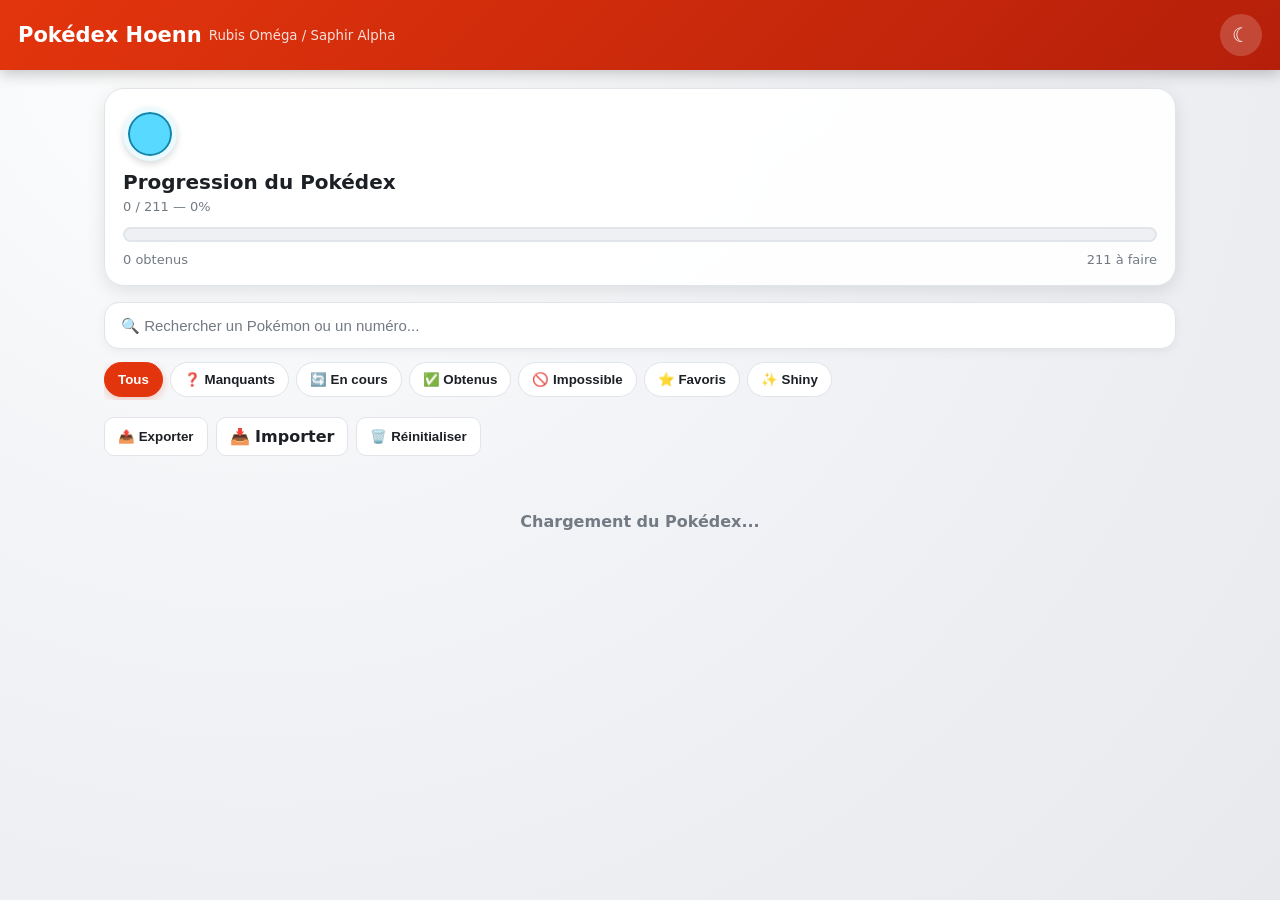
==== index.html @ 624ca117 "Update index.html" ====
<!DOCTYPE html>
<html lang="fr">

<head>

    <meta charset="UTF-8">

    <meta
        name="viewport"
        content="width=device-width, initial-scale=1.0"
    >

    <meta
        name="theme-color"
        content="#e3350d"
    >

    <meta
        name="description"
        content="Pokédex Hoenn ROSA — suivi de progression"
    >

    <title>
        Pokédex Hoenn — ROSA
    </title>

    <link
        rel="stylesheet"
        href="style.css"
    >

    <link
        rel="manifest"
        href="manifest.json"
    >

</head>

<body>

<!-- =====================================
     HEADER
===================================== -->

<header class="top">

    <div>

        <h1>
            Pokédex Hoenn
        </h1>

        <small>
            Rubis Oméga / Saphir Alpha
        </small>

    </div>

    <div>

        <button
            id="installBtn"
            class="iconBtn"
            hidden
            aria-label="Installer l'application"
            title="Installer l'application"
        >
            📱
        </button>

        <button
            id="themeBtn"
            class="iconBtn"
            aria-label="Changer de thème"
            title="Changer de thème"
        >
            ☾
        </button>

    </div>

</header>


<!-- =====================================
     CONTENU
===================================== -->

<main>

    <!-- INSTALLATION -->

    <div
        id="installHint"
        class="installHint"
        hidden
    >
        📱 Tu peux installer le Pokédex
        sur l'écran d'accueil de ton téléphone.
    </div>


    <!-- =================================
         PROGRESSION
    ================================== -->

    <section class="progressCard">

        <h2>
            Progression du Pokédex
        </h2>

        <div class="subprogress">

            <span id="progressText">
                0 / 211
            </span>

            <span>
                —
            </span>

            <span id="percent">
                0%
            </span>

        </div>

        <div class="bar">

            <i
                id="bar"
                style="width:0%"
            ></i>

        </div>

        <div
            style="
                display:flex;
                justify-content:space-between;
                margin-top:10px;
                font-size:13px;
                color:var(--muted);
            "
        >

            <span id="obtainedCount">
                0 obtenus
            </span>

            <span id="todoCount">
                211 à faire
            </span>

        </div>

    </section>


    <!-- =================================
         RECHERCHE
    ================================== -->

    <div class="searchBox">

        <input
            id="search"
            type="search"
            placeholder="🔍 Rechercher un Pokémon ou un numéro..."
            autocomplete="off"
            spellcheck="false"
        >

    </div>


    <!-- =================================
         FILTRES
    ================================== -->

    <div
        id="filters"
        class="filters"
    >

        <button
            class="active"
            data-filter="all"
        >
            Tous
        </button>

        <button
            data-filter="missing"
        >
            ❓ Manquants
        </button>

        <button
            data-filter="progress"
        >
            🔄 En cours
        </button>

        <button
            data-filter="obtained"
        >
            ✅ Obtenus
        </button>

        <button
            data-filter="impossible"
        >
            🚫 Impossible
        </button>

        <button
            data-filter="favorite"
        >
            ⭐ Favoris
        </button>

        <button
            data-filter="shiny"
        >
            ✨ Shiny
        </button>

    </div>


    <!-- =================================
         ACTIONS
    ================================== -->

    <div
        style="
            display:flex;
            gap:8px;
            margin-bottom:16px;
            flex-wrap:wrap;
        "
    >

        <button
            id="exportBtn"
            type="button"
            style="
                padding:9px 13px;
                border:1px solid var(--border);
                border-radius:10px;
                background:var(--card);
                color:var(--text);
                font-weight:700;
            "
        >
            📤 Exporter
        </button>

        <label
            for="importFile"
            style="
                padding:9px 13px;
                border:1px solid var(--border);
                border-radius:10px;
                background:var(--card);
                color:var(--text);
                font-weight:700;
                cursor:pointer;
            "
        >
            📥 Importer
        </label>

        <input
            id="importFile"
            type="file"
            accept=".json,application/json"
            hidden
        >

        <button
            id="resetBtn"
            type="button"
            style="
                padding:9px 13px;
                border:1px solid var(--border);
                border-radius:10px;
                background:var(--card);
                color:var(--text);
                font-weight:700;
            "
        >
            🗑️ Réinitialiser
        </button>

    </div>


    <!-- =================================
         LISTE POKÉMON
    ================================== -->

    <section id="grid">

        <div class="empty">
            Chargement du Pokédex...
        </div>

    </section>

</main>


<!-- =====================================
     MODALE POKÉMON
===================================== -->

<div
    id="modal"
    class="hidden"
    aria-hidden="true"
>

    <div id="detail">

    <button
        id="close"
        type="button"
        aria-label="Fermer"
    >
        ×
    </button>

    Chargement...

</div>
</div>


<!-- ===================================== -->

<div id="mapModal" class="mapModal hidden">

    <div id="mapContent" class="mapBox">

    </div>

</div>

<script
    src="script.js"
    defer
></script>

</body>

</html>
---- style.css ----
/* =========================================
   POKÉDEX HOENN ROSA — V4
========================================= */

:root {
    --red: #e3350d;
    --red-dark: #b51f0a;
    --blue: #35aeea;
    --green: #22a06b;
    --yellow: #f5c542;

    --bg: #f1f3f6;
    --card: #ffffff;
    --text: #1c2025;
    --muted: #737a83;
    --border: #e1e4e8;

    --shadow:
        0 5px 18px rgba(0,0,0,.10);
}

* {
    box-sizing: border-box;
}

html {
    scroll-behavior: smooth;
}

body {
    margin: 0;
    min-height: 100vh;

    font-family:
        system-ui,
        -apple-system,
        BlinkMacSystemFont,
        "Segoe UI",
        sans-serif;

    background:
        radial-gradient(
            circle at 20% 0%,
            #ffffff 0,
            #f1f3f6 45%,
            #e7e9ed 100%
        );

    color: var(--text);

    transition:
        background .25s,
        color .25s;
}

/* =========================================
   MODE SOMBRE
========================================= */

body.dark {
    --bg: #101216;
    --card: #1b1f26;
    --text: #f2f4f7;
    --muted: #a5adb8;
    --border: #303640;

    background:
        radial-gradient(
            circle at 20% 0%,
            #252b35 0,
            #101216 55%
        );
}

/* =========================================
   HEADER
========================================= */

.top {
    position: sticky;
    top: 0;
    z-index: 20;

    display: flex;
    align-items: center;
    justify-content: space-between;

    min-height: 70px;
    padding: 12px 18px;

    color: white;

    background:
        linear-gradient(
            135deg,
            var(--red),
            var(--red-dark)
        );

    box-shadow:
        0 4px 14px rgba(0,0,0,.22);
}

.top h1 {
    margin: 0;
    font-size: 21px;
    font-weight: 900;
}

.top small {
    opacity: .85;
}

.top > div {
    display: flex;
    align-items: center;
    gap: 7px;
}

/* =========================================
   BOUTONS HEADER
========================================= */

.iconBtn {
    width: 42px;
    height: 42px;

    border: 0;
    border-radius: 50%;

    color: white;
    background: rgba(255,255,255,.18);

    font-size: 20px;

    cursor: pointer;

    transition:
        transform .15s,
        background .15s;
}

.iconBtn:hover {
    background: rgba(255,255,255,.28);
    transform: scale(1.05);
}

.iconBtn:active {
    transform: scale(.94);
}

/* =========================================
   CONTENEUR PRINCIPAL
========================================= */

main {
    width: min(1100px, 100%);
    margin: auto;

    padding:
        18px
        14px
        50px;
}

/* =========================================
   MESSAGE INSTALLATION
========================================= */

.installHint {
    margin-bottom: 14px;

    padding: 12px 14px;

    border-radius: 14px;

    background: #e8f5ff;
    color: #14506d;

    font-size: 14px;
    font-weight: 700;

    box-shadow:
        0 3px 10px rgba(0,0,0,.05);
}

body.dark .installHint {
    background: #172b38;
    color: #bfeaff;
}

/* =========================================
   PROGRESSION
========================================= */

.progressCard {
    position: relative;

    padding: 18px;

    margin-bottom: 16px;

    background:
        linear-gradient(
            145deg,
            var(--card),
            rgba(255,255,255,.92)
        );

    border:
        1px solid var(--border);

    border-radius: 20px;

    box-shadow: var(--shadow);

    overflow: hidden;
}

body.dark .progressCard {
    background:
        linear-gradient(
            145deg,
            #1c2129,
            #171a20
        );
}

/* petit élément Pokédex */

.progressCard::before {
    content: "";

    display: block;

    width: 44px;
    height: 44px;

    margin-bottom: 9px;

    border-radius: 50%;

    background: #58d9ff;

    border:
        5px solid #eafaff;

    box-shadow:
        inset 0 0 0 2px #1683a7,
        0 3px 7px rgba(0,0,0,.15);
}

.progressCard h2 {
    margin: 0 0 5px;

    font-size: 20px;
}

.progressCard .subprogress {
    color: var(--muted);

    font-size: 13px;
}

/* =========================================
   BARRE DE PROGRESSION
========================================= */

.bar {
    width: 100%;
    height: 15px;

    margin-top: 13px;

    overflow: hidden;

    border:
        2px solid var(--border);

    border-radius: 99px;

    background: #eef0f3;
}

.bar i {
    display: block;

    width: 0%;
    height: 100%;

    border-radius: inherit;

    background:
        linear-gradient(
            90deg,
            var(--green),
            #42c98b
        );

    transition:
        width .35s ease;
}

/* =========================================
   RECHERCHE
========================================= */

.searchBox {
    position: relative;

    margin-bottom: 13px;
}

#search {
    width: 100%;

    padding:
        14px
        16px;

    border:
        1px solid var(--border);

    border-radius: 15px;

    outline: none;

    color: var(--text);
    background: var(--card);

    font-size: 15px;

    box-shadow:
        0 3px 10px rgba(0,0,0,.05);

    transition:
        border .2s,
        box-shadow .2s;
}

#search:focus {
    border-color: var(--red);

    box-shadow:
        0 0 0 3px
        rgba(227,53,13,.12);
}

#search::placeholder {
    color: var(--muted);
}

/* =========================================
   FILTRES
========================================= */

.filters {
    display: flex;

    gap: 7px;

    margin-bottom: 17px;

    overflow-x: auto;

    padding-bottom: 3px;

    scrollbar-width: none;
}

.filters::-webkit-scrollbar {
    display: none;
}

.filters button {
    flex:
        0 0 auto;

    padding:
        9px
        13px;

    border:
        1px solid var(--border);

    border-radius: 999px;

    color: var(--text);

    background: var(--card);

    font-weight: 700;

    cursor: pointer;

    transition:
        .15s;
}

.filters button:hover {
    transform: translateY(-1px);
}

.filters button.active {
    color: white;

    border-color: var(--red);

    background: var(--red);

    box-shadow:
        0 3px 8px
        rgba(227,53,13,.25);
}

/* =========================================
   GRILLE
========================================= */

#grid {
    display: grid;

    grid-template-columns:
        repeat(
            auto-fill,
            minmax(145px, 1fr)
        );

    gap: 12px;
}

/* =========================================
   CARTE POKÉMON
========================================= */

.card {
    position: relative;

    min-width: 0;

    padding: 12px;

    border:
        1px solid var(--border);

    border-radius: 18px;

    background: var(--card);

    box-shadow:
        0 3px 12px rgba(0,0,0,.07);

    cursor: pointer;

    overflow: hidden;

    transition:
        transform .15s,
        box-shadow .15s;
}

.card:hover {
    transform:
        translateY(-3px);

    box-shadow:
        0 9px 22px
        rgba(0,0,0,.13);
}

.card::before {
    content: "";

    position: absolute;

    top: 0;
    left: 0;
    right: 0;

    height: 4px;

    background: var(--red);
}

.card.done::before {
    background: var(--green);
}

/* =========================================
   FAVORI
========================================= */

.card .fav {
    position: absolute;

    top: 9px;
    right: 9px;

    width: 32px;
    height: 32px;

    border: 0;

    border-radius: 50%;

    background:
        rgba(255,255,255,.9);

    font-size: 17px;

    cursor: pointer;

    z-index: 2;
}

body.dark .card .fav {
    background:
        rgba(0,0,0,.35);
}

/* =========================================
   NUMÉRO
========================================= */

.num {
    color: var(--muted);

    font-size: 12px;

    font-weight: 800;

    margin-bottom: 4px;
}

/* =========================================
   SPRITE
========================================= */

.card > img {
    display: block;

    width: 105px;
    height: 105px;

    object-fit: contain;

    margin:
        4px
        auto
        7px;

    border-radius: 50%;

    background:
        radial-gradient(
            circle,
            #eef7ff 0,
            #eef7ff 43%,
            transparent 44%
        );
}

/* =========================================
   NOM
========================================= */

.name {
    text-align: center;

    font-size: 16px;

    font-weight: 900;

    white-space: nowrap;

    overflow: hidden;

    text-overflow: ellipsis;
}

.name sup {
    color: var(--yellow);

    font-size: 10px;
}

/* =========================================
   TYPES
========================================= */

.types {
    display: flex;

    justify-content: center;

    flex-wrap: wrap;

    gap: 5px;

    margin:
        7px
        0;
}

.type {
    display: inline-block;

    padding:
        4px
        8px;

    border-radius: 999px;

    background: #edf0f3;

    color: #454c54;

    font-size: 10px;

    font-weight: 800;
}

body.dark .type {
    background: #2a3039;
    color: #d9dee5;
}

/* =========================================
   BOUTONS DE STATUT
========================================= */

.state {
    display: flex;

    justify-content: center;

    gap: 6px;

    margin-top: 8px;
}

.state button {
    width: 34px;
    height: 32px;

    border: 0;

    border-radius: 10px;

    font-size: 16px;

    font-weight: 900;

    cursor: pointer;

    transition:
        transform .12s;
}

.state button:active {
    transform: scale(.9);
}

.got {
    background: #d8f3e7;
    color: #14734b;
}

.doing {
    background: #fff0c2;
    color: #856600;
}

.nope {
    background: #ffd9d9;
    color: #a61b1b;
}

/* =========================================
   BADGES
========================================= */

.completedBadge,
.shinyBadge,
.dateBadge {
    text-align: center;

    margin-top: 6px;

    font-size: 10px;

    font-weight: 800;
}

.completedBadge {
    color: var(--green);
}

.shinyBadge {
    color: #a87800;
}

.dateBadge {
    color: var(--muted);
}

/* =========================================
   MODALE
========================================= */

#modal {
    position: fixed;

    inset: 0;

    z-index: 100;

    display: flex;

    align-items: center;
    justify-content: center;

    padding: 18px;

    background:
        rgba(0,0,0,.58);

    backdrop-filter:
        blur(5px);
}

#modal.hidden {
    display: none;
}

#detail {
    position: relative;

    width:
        min(
            520px,
            100%
        );

    max-height:
        90vh;

    overflow-y: auto;

    padding: 16px;

    border-radius: 22px;

    color: var(--text);

    background: var(--card);

    box-shadow:
        0 20px 60px
        rgba(0,0,0,.35);
}

/* =========================================
   HERO DÉTAIL
========================================= */

.detailHero {
    padding: 16px;

    text-align: center;

    border-radius: 18px;

    background:
        linear-gradient(
            145deg,
            #eef7ff,
            #ffffff
        );
}

body.dark .detailHero {
    background:
        linear-gradient(
            145deg,
            #202a35,
            #191c22
        );
}

.detailHero img {
    width: 180px;
    height: 180px;

    object-fit: contain;

    display: block;

    margin: auto;
}

.detailHero h2 {
    margin:
        5px
        0
        7px;

    font-size: 25px;
}

.detailNumber {
    color: var(--muted);

    font-weight: 800;
}

/* =========================================
   DÉTAILS
========================================= */

.detail {
    padding:
        10px
        3px;
}

.detail p {
    line-height: 1.55;

    padding-bottom: 8px;

    border-bottom:
        1px solid var(--border);
}

.detail b {
    font-weight: 850;
}

/* =========================================
   ACTIONS
========================================= */

.actions {
    display: grid;

    grid-template-columns:
        repeat(
            2,
            1fr
        );

    gap: 8px;

    margin-top: 15px;
}

.actions button {
    min-height: 45px;

    border: 0;

    border-radius: 12px;

    background: #edf0f3;

    color: var(--text);

    font-weight: 800;

    cursor: pointer;

    transition:
        transform .12s;
}

body.dark .actions button {
    background: #2a3039;
}

.actions button:hover {
    transform:
        translateY(-1px);
}

/* =========================================
   BOUTON FERMER
========================================= */

#close {
    position: absolute;

    top: 10px;
    right: 10px;

    z-index: 3;

    width: 38px;
    height: 38px;

    border: 0;

    border-radius: 50%;

    color: white;

    background: var(--red);

    font-size: 18px;

    font-weight: 900;

    cursor: pointer;
}

/* =========================================
   AUCUN RÉSULTAT
========================================= */

.empty {
    grid-column: 1 / -1;

    padding: 40px 20px;

    text-align: center;

    color: var(--muted);

    font-weight: 700;
}

/* =========================================
   RESPONSIVE TÉLÉPHONE
========================================= */

@media (max-width: 600px) {

    main {
        padding:
            12px
            10px
            35px;
    }

    #grid {
        grid-template-columns:
            repeat(
                2,
                minmax(0, 1fr)
            );

        gap: 9px;
    }

    .card {
        padding: 9px;
    }

    .card > img {
        width: 88px;
        height: 88px;
    }

    .name {
        font-size: 14px;
    }

    .actions {
        grid-template-columns:
            1fr;
    }

    #detail {
        max-height: 94vh;

        border-radius: 19px;
    }

    .detailHero img {
        width: 150px;
        height: 150px;
    }
}

/* =========================================
   TRÈS PETITS ÉCRANS
========================================= */

@media (max-width: 360px) {

    #grid {
        grid-template-columns:
            repeat(
                2,
                minmax(0,1fr)
            );
    }

    .card > img {
        width: 76px;
        height: 76px;
    }
}


/* =========================================
   LIENS D'ÉVOLUTION
========================================= */

.evolutionLink {
    border: none;
    background: none;
    padding: 0;
    margin: 0;

    color: #e3350d;

    font: inherit;
    font-weight: 700;

    cursor: pointer;
}

.evolutionLink:hover {
    text-decoration: underline;
}


/* =========================================
   BOUTON MAP
========================================= */

.mapButton {
    width: 100%;
    padding: 14px;
    margin-bottom: 12px;

    border: none;
    border-radius: 12px;

    background: #e3350d;
    color: white;

    font-size: 16px;
    font-weight: 700;

    cursor: pointer;
}


/* =========================================
   FENÊTRE CARTE
========================================= */

.mapModal {
    position: fixed;
    inset: 0;

    z-index: 9999;

    background: rgba(0, 0, 0, 0.75);

    display: flex;
    align-items: center;
    justify-content: center;

    padding: 15px;
}

.mapModal.hidden {
    display: none;
}


/* =========================================
   BOÎTE DE LA CARTE
========================================= */

.mapBox {
    position: relative;

    width: min(900px, 100%);
    max-height: 95vh;

    overflow-y: auto;

    background: white;
    border-radius: 20px;

    padding: 15px;
}

.dark .mapBox {
    background: #1e1e1e;
    color: white;
}


/* =========================================
   EN-TÊTE DE LA CARTE
========================================= */

.mapHeader {
    display: flex;
    align-items: center;
    justify-content: space-between;

    margin-bottom: 12px;
}

.mapHeader h2 {
    margin: 0;
}


/* =========================================
   BOUTON FERMER LA CARTE
========================================= */

.mapClose {
    width: 45px;
    height: 45px;

    border: none;
    border-radius: 12px;

    background: #e3350d;
    color: white;

    font-size: 30px;
    line-height: 1;

    cursor: pointer;
}


/* =========================================
   IMAGE DE LA CARTE
========================================= */

.mapImageContainer {
    width: 100%;
    overflow: auto;

    border-radius: 12px;
}

.hoennMap {
    display: block;

    width: 100%;
    height: auto;

    image-rendering: pixelated;
}


/* =========================================
   INFORMATIONS DES LIEUX
========================================= */

.mapLocations {
    margin-top: 15px;

    padding: 12px;

    border-radius: 12px;

    background: #f1f3f6;
}

.dark .mapLocations {
    background: #292929;
}


/* =========================================
   FENÊTRE CARTE — VERSION JAVASCRIPT
========================================= */

.mapWindow {
    position: relative;

    width: 100%;
    max-width: 900px;
    max-height: 95vh;

    overflow: auto;

    background: white;
    border-radius: 20px;

    padding: 20px;

    box-sizing: border-box;

    text-align: center;
}

.dark .mapWindow {
    background: #1e1e1e;
    color: white;
}


/* =========================================
   TITRE CARTE
========================================= */

.mapWindow h2 {
    margin: 0 0 5px;
}

.mapPokemonName {
    margin: 0 0 15px;

    font-weight: bold;

    color: #e3350d;
}


/* =========================================
   IMAGE CARTE — VERSION JAVASCRIPT
========================================= */

.mapWindow .hoennMap {
    display: block;

    width: 100%;
    height: auto;

    border-radius: 12px;

    image-rendering: pixelated;
}


/* =========================================
   FERMETURE — VERSION JAVASCRIPT
========================================= */

.mapWindow .mapClose {
    position: absolute;

    top: 10px;
    right: 10px;

    width: 45px;
    height: 45px;

    border: none;
    border-radius: 12px;

    background: #e3350d;
    color: white;

    font-size: 24px;
    font-weight: bold;

    cursor: pointer;

    z-index: 2;
   }
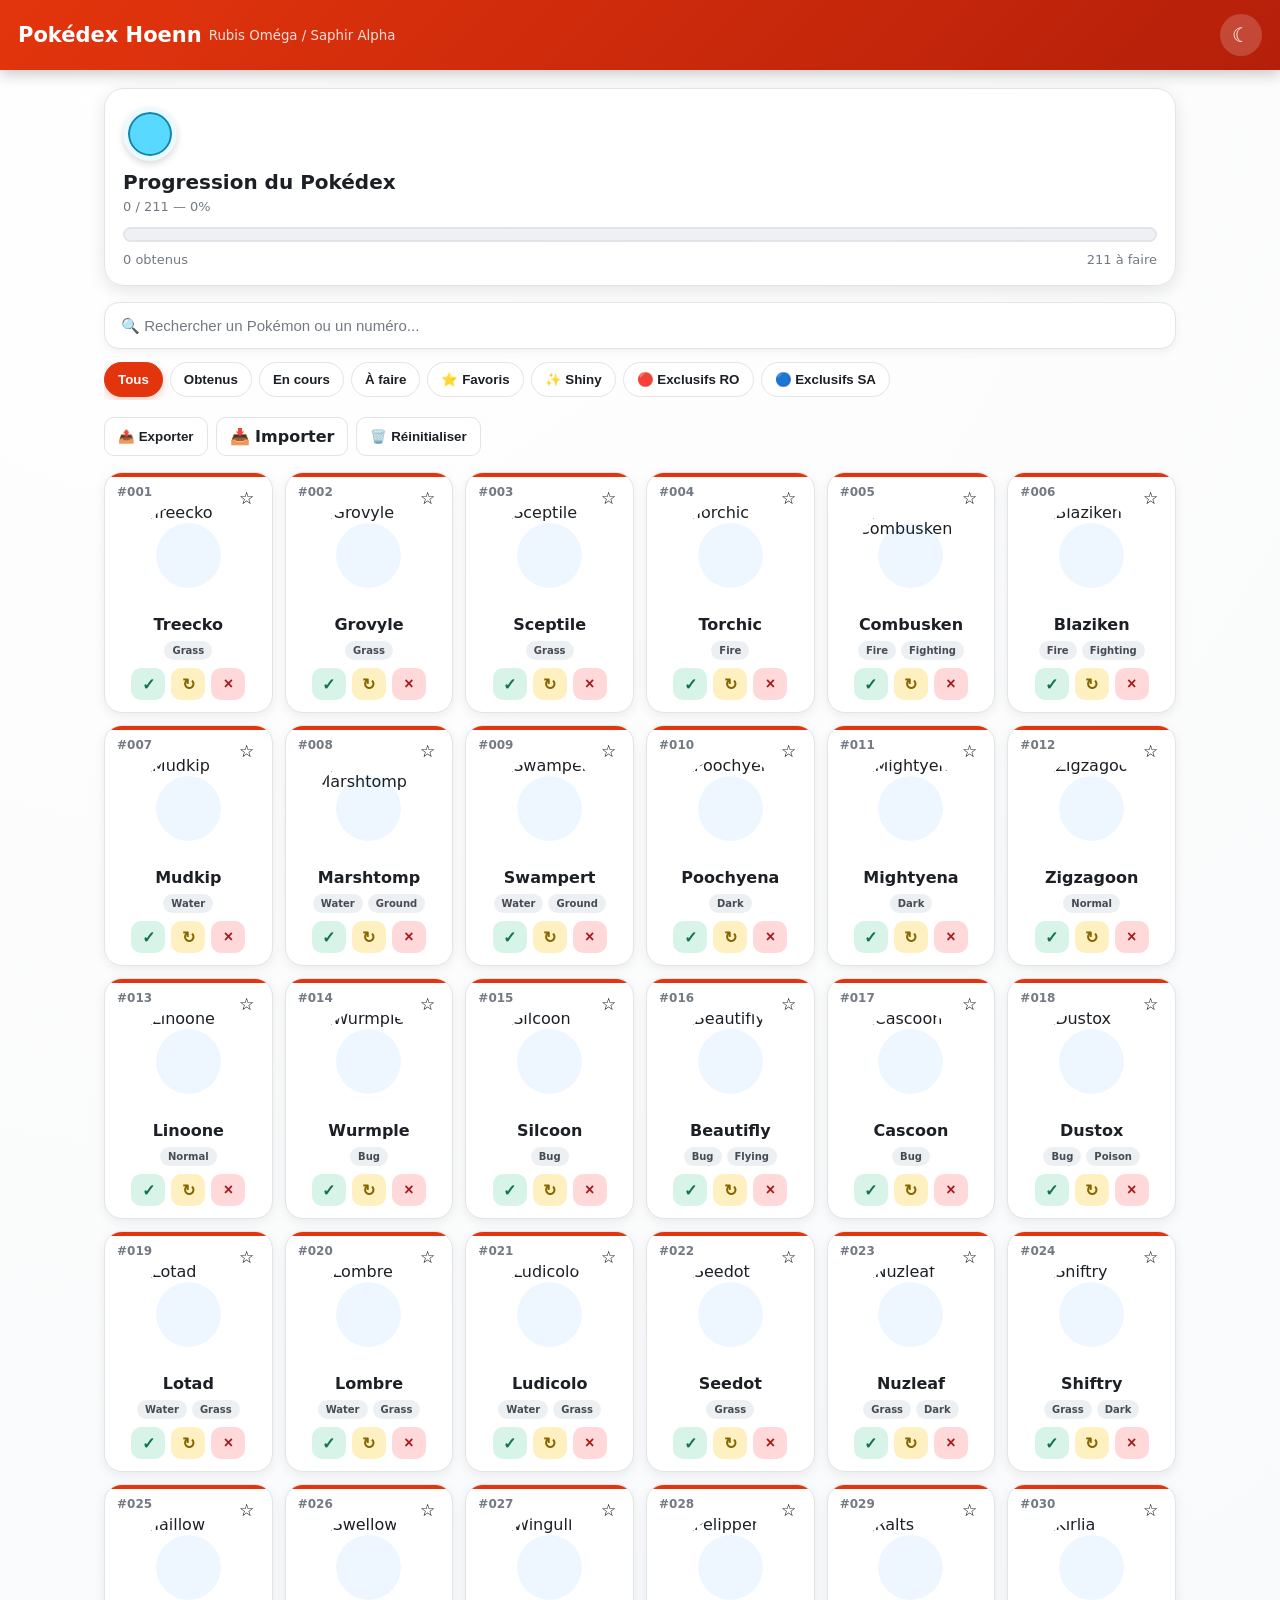
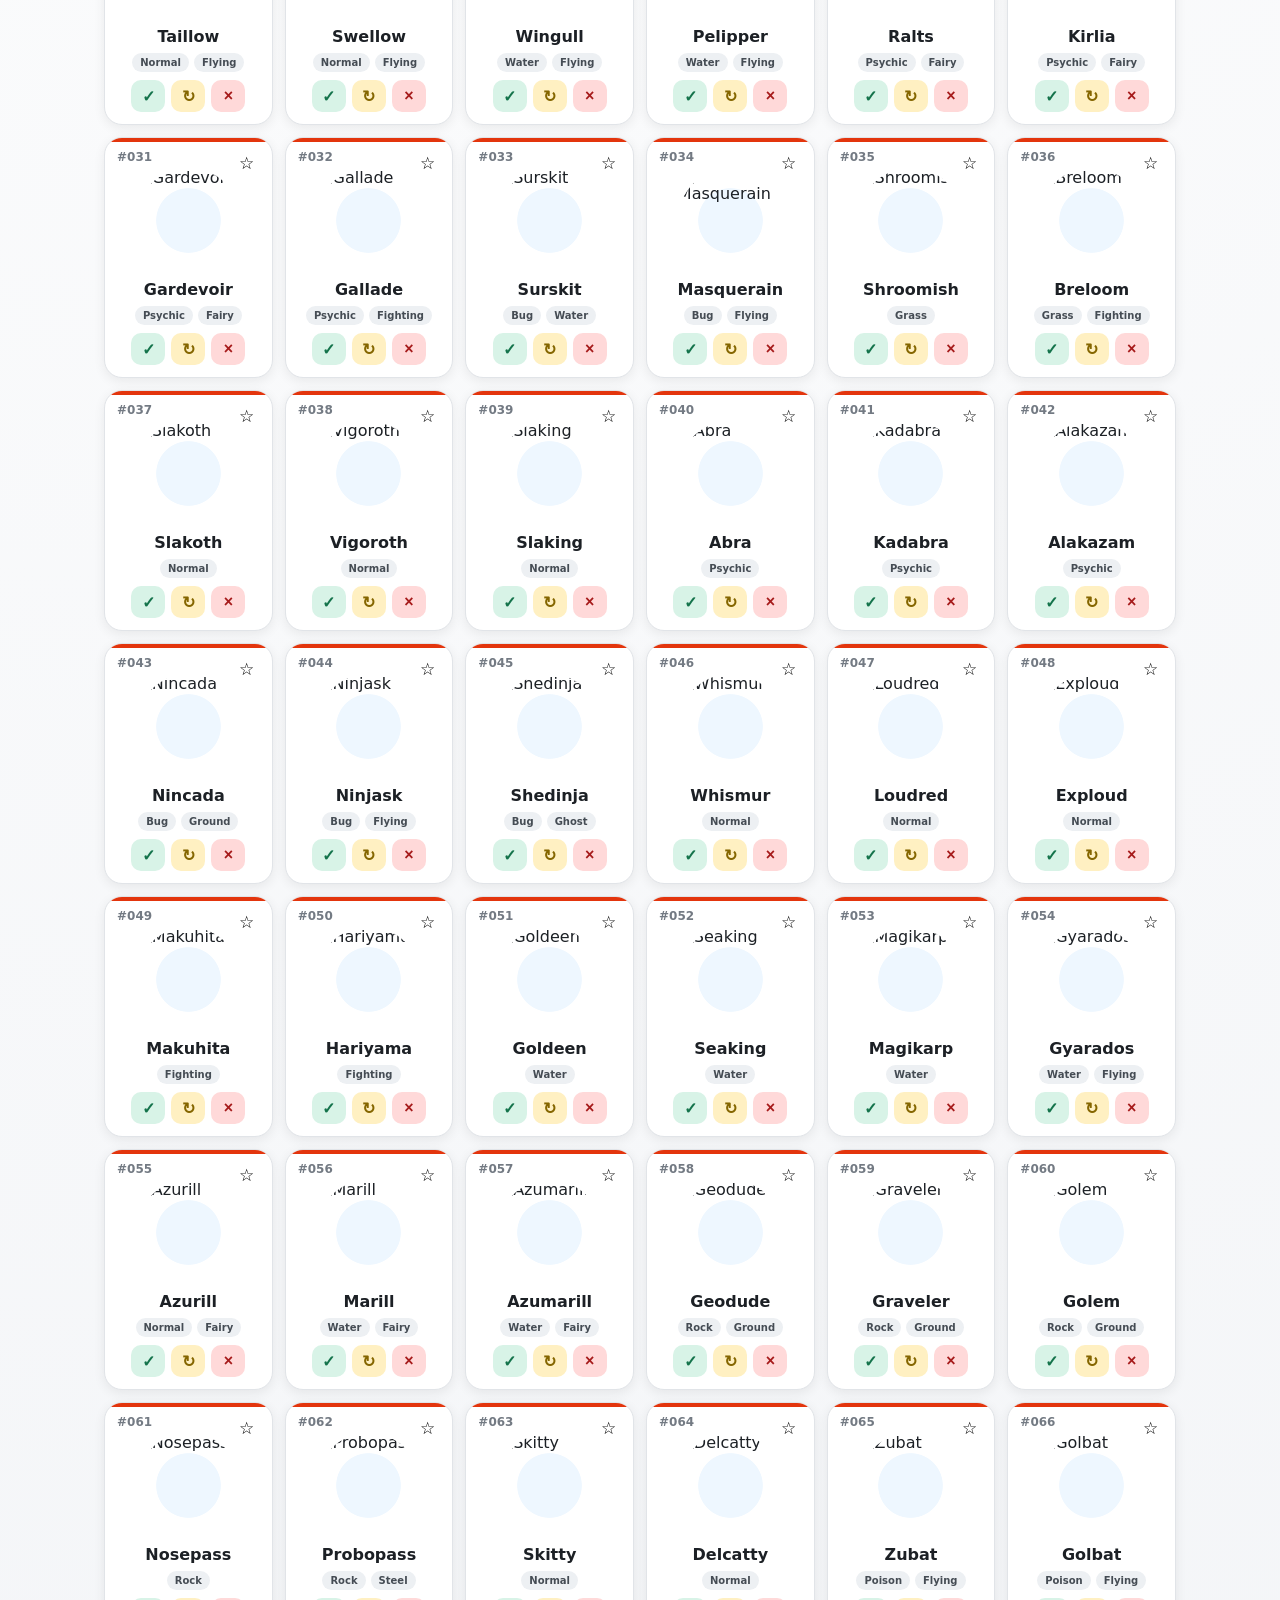
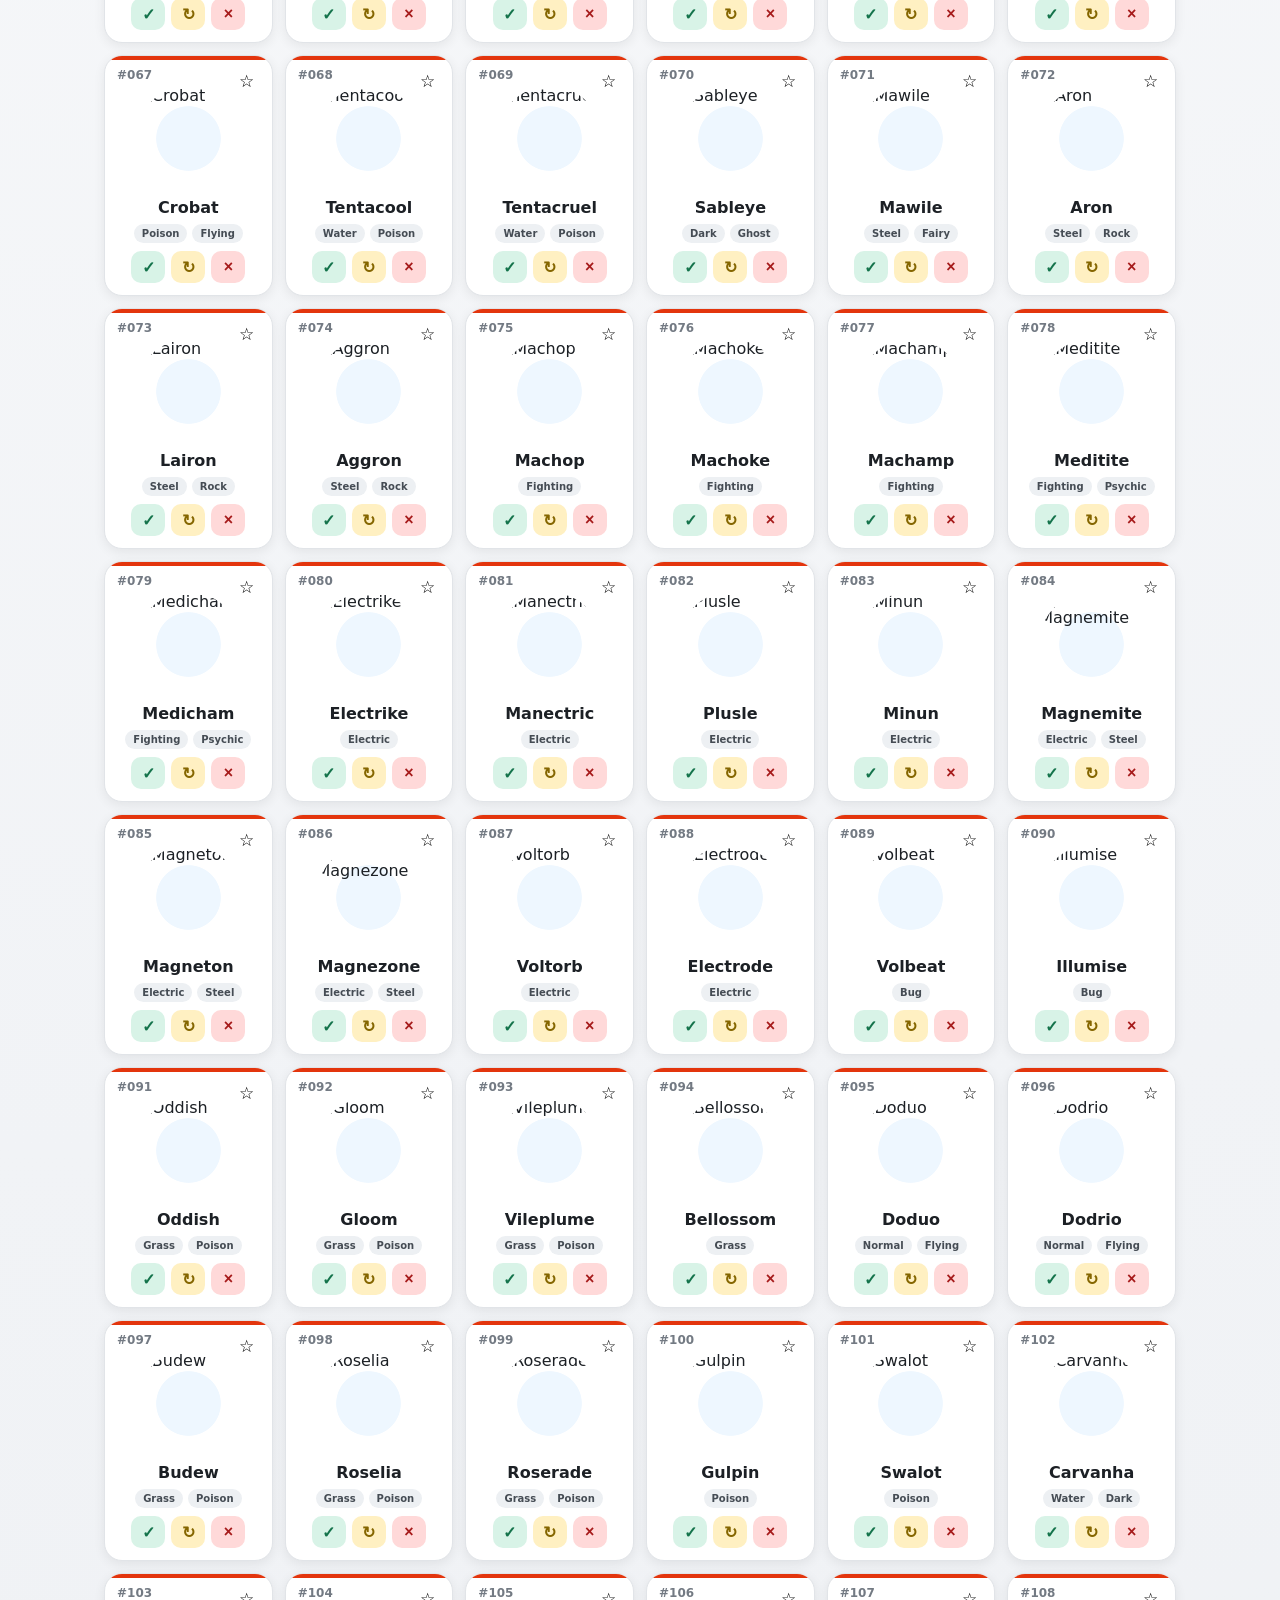
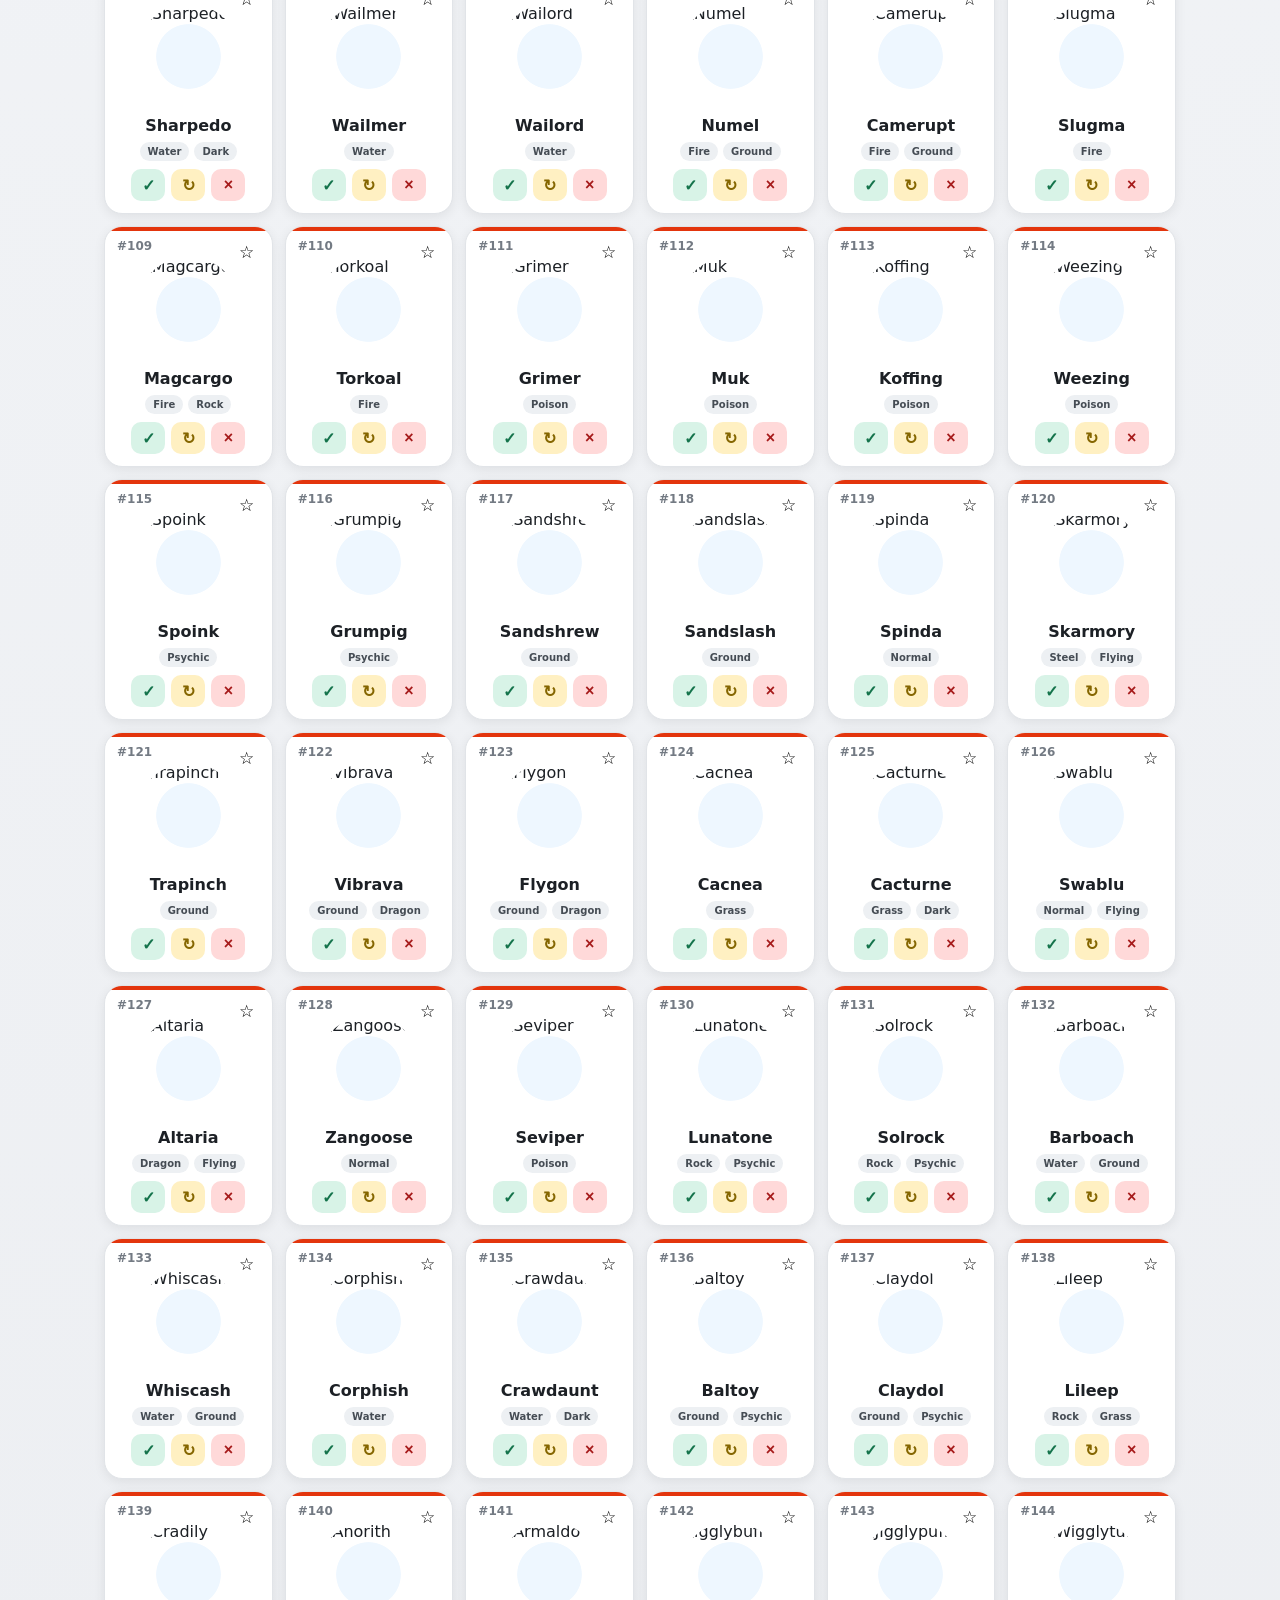
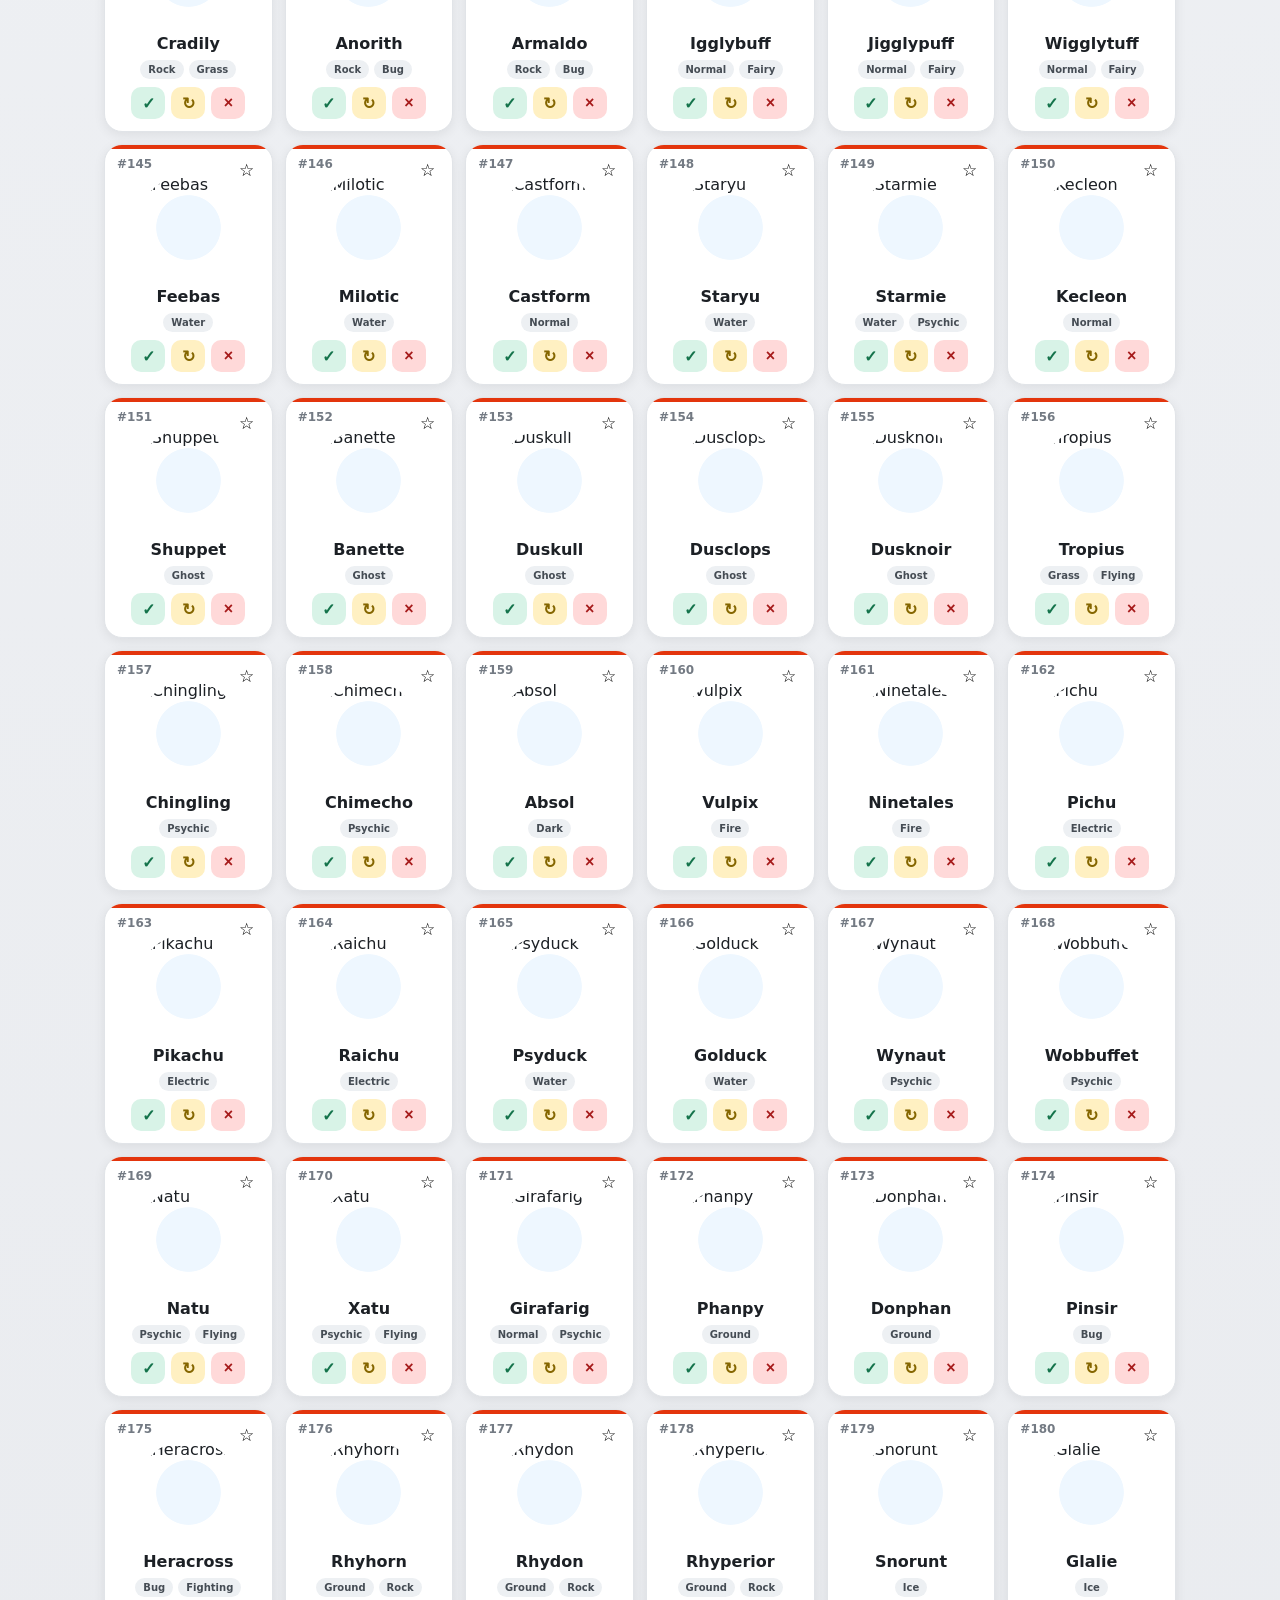
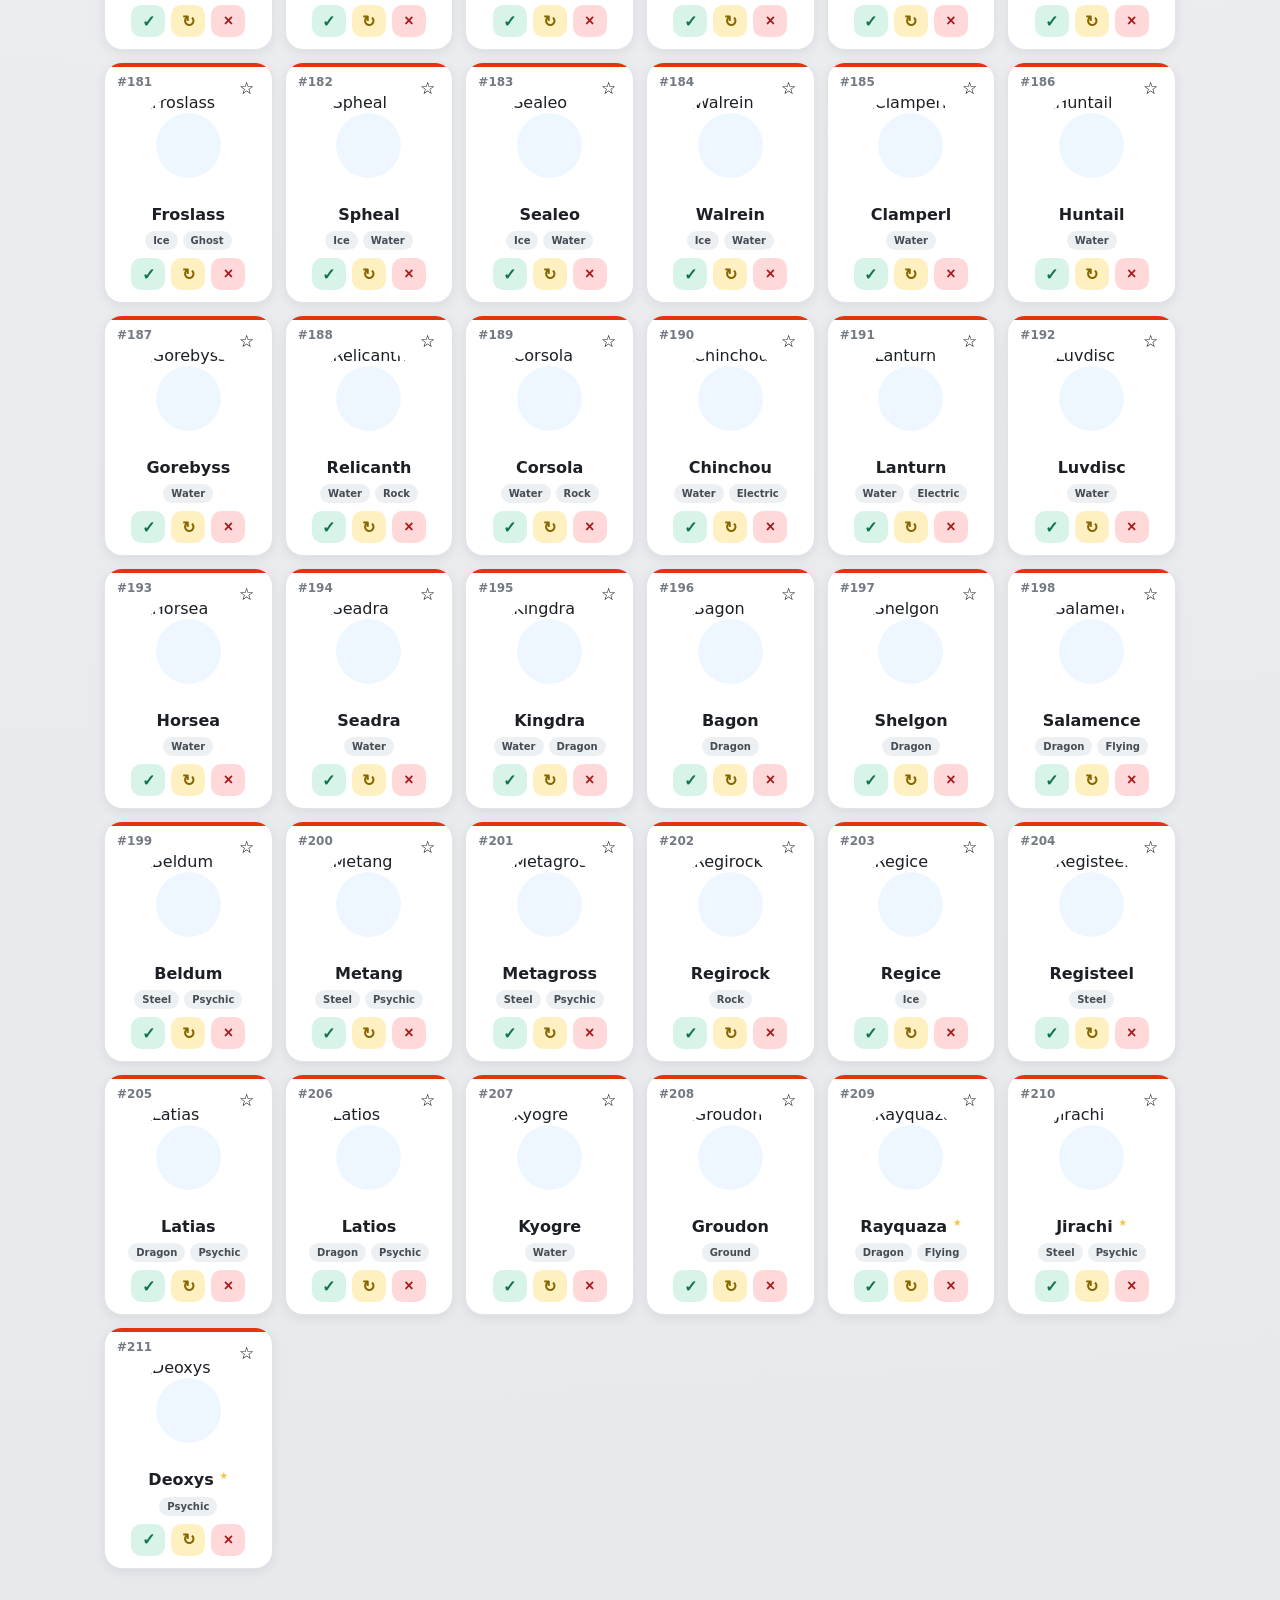
==== commit f665e99e: "Update index.html" ====
--- a/index.html
+++ b/index.html
@@ -182,52 +182,41 @@
     <div
         id="filters"
         class="filters"
-    >
-
-        <button
-            class="active"
-            data-filter="all"
-        >
-            Tous
-        </button>
-
-        <button
-            data-filter="missing"
-        >
-            ❓ Manquants
-        </button>
-
-        <button
-            data-filter="progress"
-        >
-            🔄 En cours
-        </button>
-
-        <button
-            data-filter="obtained"
-        >
-            ✅ Obtenus
-        </button>
-
-        <button
-            data-filter="impossible"
-        >
-            🚫 Impossible
-        </button>
-
-        <button
-            data-filter="favorite"
-        >
-            ⭐ Favoris
-        </button>
-
-        <button
-            data-filter="shiny"
-        >
-            ✨ Shiny
-        </button>
-
-    </div>
+        >
+
+    <button data-filter="all" class="active">
+        Tous
+    </button>
+
+    <button data-filter="obtained">
+        Obtenus
+    </button>
+
+    <button data-filter="progress">
+        En cours
+    </button>
+
+    <button data-filter="missing">
+        À faire
+    </button>
+
+    <button data-filter="favorite">
+        ⭐ Favoris
+    </button>
+
+    <button data-filter="shiny">
+        ✨ Shiny
+    </button>
+
+    <button data-filter="ro">
+        🔴 Exclusifs RO
+    </button>
+
+    <button data-filter="sa">
+        🔵 Exclusifs SA
+    </button>
+
+</div>
 
 
     <!-- =================================
--- a/style.css
+++ b/style.css
@@ -1,8 +1,9 @@
 /* =========================================
-   POKÉDEX HOENN ROSA — V4
+POKÉDEX HOENN ROSA — V4
 ========================================= */
 
 :root {
+
     --red: #e3350d;
     --red-dark: #b51f0a;
     --blue: #35aeea;
@@ -19,15 +20,19 @@
         0 5px 18px rgba(0,0,0,.10);
 }
 
+
 * {
     box-sizing: border-box;
 }
 
+
 html {
     scroll-behavior: smooth;
 }
 
+
 body {
+
     margin: 0;
     min-height: 100vh;
 
@@ -53,11 +58,13 @@
         color .25s;
 }
 
-/* =========================================
-   MODE SOMBRE
+
+/* =========================================
+MODE SOMBRE
 ========================================= */
 
 body.dark {
+
     --bg: #101216;
     --card: #1b1f26;
     --text: #f2f4f7;
@@ -72,11 +79,13 @@
         );
 }
 
-/* =========================================
-   HEADER
+
+/* =========================================
+HEADER
 ========================================= */
 
 .top {
+
     position: sticky;
     top: 0;
     z-index: 20;
@@ -101,27 +110,36 @@
         0 4px 14px rgba(0,0,0,.22);
 }
 
+
 .top h1 {
+
     margin: 0;
+
     font-size: 21px;
     font-weight: 900;
 }
 
+
 .top small {
     opacity: .85;
 }
 
+
 .top > div {
+
     display: flex;
     align-items: center;
+
     gap: 7px;
 }
 
-/* =========================================
-   BOUTONS HEADER
+
+/* =========================================
+BOUTONS HEADER
 ========================================= */
 
 .iconBtn {
+
     width: 42px;
     height: 42px;
 
@@ -140,21 +158,36 @@
         background .15s;
 }
 
+
 .iconBtn:hover {
-    background: rgba(255,255,255,.28);
-    transform: scale(1.05);
-}
+
+    background:
+        rgba(255,255,255,.28);
+
+    transform:
+        scale(1.05);
+}
+
 
 .iconBtn:active {
-    transform: scale(.94);
-}
-
-/* =========================================
-   CONTENEUR PRINCIPAL
+
+    transform:
+        scale(.94);
+}
+
+
+/* =========================================
+CONTENEUR PRINCIPAL
 ========================================= */
 
 main {
-    width: min(1100px, 100%);
+
+    width:
+        min(
+            1100px,
+            100%
+        );
+
     margin: auto;
 
     padding:
@@ -163,14 +196,18 @@
         50px;
 }
 
-/* =========================================
-   MESSAGE INSTALLATION
+
+/* =========================================
+MESSAGE INSTALLATION
 ========================================= */
 
 .installHint {
+
     margin-bottom: 14px;
 
-    padding: 12px 14px;
+    padding:
+        12px
+        14px;
 
     border-radius: 14px;
 
@@ -181,19 +218,24 @@
     font-weight: 700;
 
     box-shadow:
-        0 3px 10px rgba(0,0,0,.05);
-}
+        0 3px 10px
+        rgba(0,0,0,.05);
+}
+
 
 body.dark .installHint {
+
     background: #172b38;
     color: #bfeaff;
 }
 
-/* =========================================
-   PROGRESSION
+
+/* =========================================
+PROGRESSION
 ========================================= */
 
 .progressCard {
+
     position: relative;
 
     padding: 18px;
@@ -212,12 +254,15 @@
 
     border-radius: 20px;
 
-    box-shadow: var(--shadow);
+    box-shadow:
+        var(--shadow);
 
     overflow: hidden;
 }
 
+
 body.dark .progressCard {
+
     background:
         linear-gradient(
             145deg,
@@ -226,9 +271,9 @@
         );
 }
 
-/* petit élément Pokédex */
 
 .progressCard::before {
+
     content: "";
 
     display: block;
@@ -247,26 +292,36 @@
 
     box-shadow:
         inset 0 0 0 2px #1683a7,
-        0 3px 7px rgba(0,0,0,.15);
-}
+        0 3px 7px
+        rgba(0,0,0,.15);
+}
+
 
 .progressCard h2 {
-    margin: 0 0 5px;
+
+    margin:
+        0
+        0
+        5px;
 
     font-size: 20px;
 }
 
+
 .progressCard .subprogress {
+
     color: var(--muted);
 
     font-size: 13px;
 }
 
-/* =========================================
-   BARRE DE PROGRESSION
+
+/* =========================================
+BARRE DE PROGRESSION
 ========================================= */
 
 .bar {
+
     width: 100%;
     height: 15px;
 
@@ -282,7 +337,9 @@
     background: #eef0f3;
 }
 
+
 .bar i {
+
     display: block;
 
     width: 0%;
@@ -301,17 +358,21 @@
         width .35s ease;
 }
 
-/* =========================================
-   RECHERCHE
+
+/* =========================================
+RECHERCHE
 ========================================= */
 
 .searchBox {
+
     position: relative;
 
     margin-bottom: 13px;
 }
 
+
 #search {
+
     width: 100%;
 
     padding:
@@ -331,14 +392,17 @@
     font-size: 15px;
 
     box-shadow:
-        0 3px 10px rgba(0,0,0,.05);
+        0 3px 10px
+        rgba(0,0,0,.05);
 
     transition:
         border .2s,
         box-shadow .2s;
 }
 
+
 #search:focus {
+
     border-color: var(--red);
 
     box-shadow:
@@ -346,15 +410,18 @@
         rgba(227,53,13,.12);
 }
 
+
 #search::placeholder {
     color: var(--muted);
 }
 
-/* =========================================
-   FILTRES
+
+/* =========================================
+FILTRES
 ========================================= */
 
 .filters {
+
     display: flex;
 
     gap: 7px;
@@ -367,12 +434,15 @@
 
     scrollbar-width: none;
 }
+
 
 .filters::-webkit-scrollbar {
     display: none;
 }
 
+
 .filters button {
+
     flex:
         0 0 auto;
 
@@ -393,31 +463,37 @@
 
     cursor: pointer;
 
-    transition:
-        .15s;
-}
+    transition: .15s;
+}
+
 
 .filters button:hover {
     transform: translateY(-1px);
 }
 
+
 .filters button.active {
+
     color: white;
 
-    border-color: var(--red);
-
-    background: var(--red);
+    border-color:
+        var(--red);
+
+    background:
+        var(--red);
 
     box-shadow:
         0 3px 8px
         rgba(227,53,13,.25);
 }
 
-/* =========================================
-   GRILLE
+
+/* =========================================
+GRILLE
 ========================================= */
 
 #grid {
+
     display: grid;
 
     grid-template-columns:
@@ -429,11 +505,13 @@
     gap: 12px;
 }
 
-/* =========================================
-   CARTE POKÉMON
+
+/* =========================================
+CARTE POKÉMON
 ========================================= */
 
 .card {
+
     position: relative;
 
     min-width: 0;
@@ -448,7 +526,8 @@
     background: var(--card);
 
     box-shadow:
-        0 3px 12px rgba(0,0,0,.07);
+        0 3px 12px
+        rgba(0,0,0,.07);
 
     cursor: pointer;
 
@@ -459,7 +538,9 @@
         box-shadow .15s;
 }
 
+
 .card:hover {
+
     transform:
         translateY(-3px);
 
@@ -468,7 +549,9 @@
         rgba(0,0,0,.13);
 }
 
+
 .card::before {
+
     content: "";
 
     position: absolute;
@@ -479,18 +562,23 @@
 
     height: 4px;
 
-    background: var(--red);
-}
+    background:
+        var(--red);
+}
+
 
 .card.done::before {
-    background: var(--green);
-}
-
-/* =========================================
-   FAVORI
+    background:
+        var(--green);
+}
+
+
+/* =========================================
+FAVORI
 ========================================= */
 
 .card .fav {
+
     position: absolute;
 
     top: 9px;
@@ -513,17 +601,22 @@
     z-index: 2;
 }
 
+
 body.dark .card .fav {
+
     background:
         rgba(0,0,0,.35);
 }
 
-/* =========================================
-   NUMÉRO
+
+/* =========================================
+NUMÉRO
 ========================================= */
 
 .num {
-    color: var(--muted);
+
+    color:
+        var(--muted);
 
     font-size: 12px;
 
@@ -532,11 +625,13 @@
     margin-bottom: 4px;
 }
 
-/* =========================================
-   SPRITE
+
+/* =========================================
+SPRITE
 ========================================= */
 
 .card > img {
+
     display: block;
 
     width: 105px;
@@ -560,11 +655,13 @@
         );
 }
 
-/* =========================================
-   NOM
+
+/* =========================================
+NOM
 ========================================= */
 
 .name {
+
     text-align: center;
 
     font-size: 16px;
@@ -578,17 +675,22 @@
     text-overflow: ellipsis;
 }
 
+
 .name sup {
-    color: var(--yellow);
+
+    color:
+        var(--yellow);
 
     font-size: 10px;
 }
 
-/* =========================================
-   TYPES
+
+/* =========================================
+TYPES
 ========================================= */
 
 .types {
+
     display: flex;
 
     justify-content: center;
@@ -602,7 +704,9 @@
         0;
 }
 
+
 .type {
+
     display: inline-block;
 
     padding:
@@ -620,16 +724,21 @@
     font-weight: 800;
 }
 
+
 body.dark .type {
+
     background: #2a3039;
+
     color: #d9dee5;
 }
 
-/* =========================================
-   BOUTONS DE STATUT
+
+/* =========================================
+BOUTONS DE STATUT
 ========================================= */
 
 .state {
+
     display: flex;
 
     justify-content: center;
@@ -639,7 +748,9 @@
     margin-top: 8px;
 }
 
+
 .state button {
+
     width: 34px;
     height: 32px;
 
@@ -657,32 +768,45 @@
         transform .12s;
 }
 
+
 .state button:active {
-    transform: scale(.9);
-}
+    transform:
+        scale(.9);
+}
+
 
 .got {
+
     background: #d8f3e7;
+
     color: #14734b;
 }
 
+
 .doing {
+
     background: #fff0c2;
+
     color: #856600;
 }
 
+
 .nope {
+
     background: #ffd9d9;
+
     color: #a61b1b;
 }
 
-/* =========================================
-   BADGES
+
+/* =========================================
+BADGES
 ========================================= */
 
 .completedBadge,
 .shinyBadge,
 .dateBadge {
+
     text-align: center;
 
     margin-top: 6px;
@@ -691,24 +815,29 @@
 
     font-weight: 800;
 }
+
 
 .completedBadge {
     color: var(--green);
 }
 
+
 .shinyBadge {
     color: #a87800;
 }
 
+
 .dateBadge {
     color: var(--muted);
 }
 
-/* =========================================
-   MODALE
+
+/* =========================================
+MODALE
 ========================================= */
 
 #modal {
+
     position: fixed;
 
     inset: 0;
@@ -729,11 +858,14 @@
         blur(5px);
 }
 
+
 #modal.hidden {
     display: none;
 }
 
+
 #detail {
+
     position: relative;
 
     width:
@@ -760,11 +892,13 @@
         rgba(0,0,0,.35);
 }
 
-/* =========================================
-   HERO DÉTAIL
+
+/* =========================================
+HERO DÉTAIL
 ========================================= */
 
 .detailHero {
+
     padding: 16px;
 
     text-align: center;
@@ -779,7 +913,9 @@
         );
 }
 
+
 body.dark .detailHero {
+
     background:
         linear-gradient(
             145deg,
@@ -788,7 +924,9 @@
         );
 }
 
+
 .detailHero img {
+
     width: 180px;
     height: 180px;
 
@@ -799,7 +937,9 @@
     margin: auto;
 }
 
+
 .detailHero h2 {
+
     margin:
         5px
         0
@@ -808,23 +948,56 @@
     font-size: 25px;
 }
 
+
+/* =========================================
+NUMÉRO SOUS LA NAVIGATION
+========================================= */
+
 .detailNumber {
+
+    display: block;
+
+    width: 100%;
+
+    margin:
+        2px
+        0
+        10px;
+
+    padding: 0;
+
+    text-align: center;
+
     color: var(--muted);
 
+    background: transparent;
+
+    border: none;
+
+    border-radius: 0;
+
+    font-size: 14px;
+
     font-weight: 800;
-}
-
-/* =========================================
-   DÉTAILS
+
+    line-height: 1.2;
+}
+
+
+/* =========================================
+DÉTAILS
 ========================================= */
 
 .detail {
+
     padding:
         10px
         3px;
 }
 
+
 .detail p {
+
     line-height: 1.55;
 
     padding-bottom: 8px;
@@ -833,15 +1006,18 @@
         1px solid var(--border);
 }
 
+
 .detail b {
     font-weight: 850;
 }
 
-/* =========================================
-   ACTIONS
+
+/* =========================================
+ACTIONS
 ========================================= */
 
 .actions {
+
     display: grid;
 
     grid-template-columns:
@@ -855,7 +1031,9 @@
     margin-top: 15px;
 }
 
+
 .actions button {
+
     min-height: 45px;
 
     border: 0;
@@ -874,20 +1052,25 @@
         transform .12s;
 }
 
+
 body.dark .actions button {
     background: #2a3039;
 }
 
+
 .actions button:hover {
+
     transform:
         translateY(-1px);
 }
 
-/* =========================================
-   BOUTON FERMER
+
+/* =========================================
+BOUTON FERMER
 ========================================= */
 
 #close {
+
     position: absolute;
 
     top: 10px;
@@ -904,7 +1087,8 @@
 
     color: white;
 
-    background: var(--red);
+    background:
+        var(--red);
 
     font-size: 18px;
 
@@ -913,14 +1097,19 @@
     cursor: pointer;
 }
 
-/* =========================================
-   AUCUN RÉSULTAT
+
+/* =========================================
+AUCUN RÉSULTAT
 ========================================= */
 
 .empty {
-    grid-column: 1 / -1;
-
-    padding: 40px 20px;
+
+    grid-column:
+        1 / -1;
+
+    padding:
+        40px
+        20px;
 
     text-align: center;
 
@@ -929,20 +1118,24 @@
     font-weight: 700;
 }
 
-/* =========================================
-   RESPONSIVE TÉLÉPHONE
+
+/* =========================================
+RESPONSIVE TÉLÉPHONE
 ========================================= */
 
 @media (max-width: 600px) {
 
     main {
+
         padding:
             12px
             10px
             35px;
     }
 
+
     #grid {
+
         grid-template-columns:
             repeat(
                 2,
@@ -952,43 +1145,56 @@
         gap: 9px;
     }
 
+
     .card {
         padding: 9px;
     }
 
+
     .card > img {
+
         width: 88px;
         height: 88px;
     }
 
+
     .name {
         font-size: 14px;
     }
 
+
     .actions {
+
         grid-template-columns:
             1fr;
     }
 
+
     #detail {
+
         max-height: 94vh;
 
         border-radius: 19px;
     }
 
+
     .detailHero img {
+
         width: 150px;
         height: 150px;
     }
-}
-
-/* =========================================
-   TRÈS PETITS ÉCRANS
+
+}
+
+
+/* =========================================
+TRÈS PETITS ÉCRANS
 ========================================= */
 
 @media (max-width: 360px) {
 
     #grid {
+
         grid-template-columns:
             repeat(
                 2,
@@ -996,30 +1202,39 @@
             );
     }
 
+
     .card > img {
+
         width: 76px;
         height: 76px;
     }
-}
-
-
-/* =========================================
-   LIENS D'ÉVOLUTION
+
+}
+
+
+/* =========================================
+LIENS D'ÉVOLUTION
 ========================================= */
 
 .evolutionLink {
+
     border: none;
+
     background: none;
+
     padding: 0;
+
     margin: 0;
 
     color: #e3350d;
 
     font: inherit;
+
     font-weight: 700;
 
     cursor: pointer;
 }
+
 
 .evolutionLink:hover {
     text-decoration: underline;
@@ -1027,21 +1242,27 @@
 
 
 /* =========================================
-   BOUTON MAP
+BOUTON MAP
 ========================================= */
 
 .mapButton {
+
     width: 100%;
+
     padding: 14px;
+
     margin-bottom: 12px;
 
     border: none;
+
     border-radius: 12px;
 
     background: #e3350d;
+
     color: white;
 
     font-size: 16px;
+
     font-weight: 700;
 
     cursor: pointer;
@@ -1049,64 +1270,83 @@
 
 
 /* =========================================
-   FENÊTRE CARTE
+FENÊTRE CARTE
 ========================================= */
 
 .mapModal {
+
     position: fixed;
+
     inset: 0;
 
     z-index: 9999;
 
-    background: rgba(0, 0, 0, 0.75);
+    background:
+        rgba(0, 0, 0, 0.75);
 
     display: flex;
+
     align-items: center;
     justify-content: center;
 
     padding: 15px;
 }
 
+
 .mapModal.hidden {
     display: none;
 }
 
 
 /* =========================================
-   BOÎTE DE LA CARTE
+BOÎTE DE LA CARTE
 ========================================= */
 
 .mapBox {
+
     position: relative;
 
-    width: min(900px, 100%);
+    width:
+        min(
+            900px,
+            100%
+        );
+
     max-height: 95vh;
 
     overflow-y: auto;
 
     background: white;
+
     border-radius: 20px;
 
     padding: 15px;
 }
 
+
 .dark .mapBox {
+
     background: #1e1e1e;
+
     color: white;
 }
 
 
 /* =========================================
-   EN-TÊTE DE LA CARTE
+EN-TÊTE DE LA CARTE
 ========================================= */
 
 .mapHeader {
+
     display: flex;
+
     align-items: center;
+
     justify-content: space-between;
 
     margin-bottom: 12px;
 }
+
 
 .mapHeader h2 {
     margin: 0;
@@ -1114,20 +1354,24 @@
 
 
 /* =========================================
-   BOUTON FERMER LA CARTE
+BOUTON FERMER LA CARTE
 ========================================= */
 
 .mapClose {
+
     width: 45px;
     height: 45px;
 
     border: none;
+
     border-radius: 12px;
 
     background: #e3350d;
+
     color: white;
 
     font-size: 30px;
+
     line-height: 1;
 
     cursor: pointer;
@@ -1135,20 +1379,25 @@
 
 
 /* =========================================
-   IMAGE DE LA CARTE
+IMAGE DE LA CARTE
 ========================================= */
 
 .mapImageContainer {
+
     width: 100%;
+
     overflow: auto;
 
     border-radius: 12px;
 }
 
+
 .hoennMap {
+
     display: block;
 
     width: 100%;
+
     height: auto;
 
     image-rendering: pixelated;
@@ -1156,10 +1405,11 @@
 
 
 /* =========================================
-   INFORMATIONS DES LIEUX
+INFORMATIONS DES LIEUX
 ========================================= */
 
 .mapLocations {
+
     margin-top: 15px;
 
     padding: 12px;
@@ -1168,6 +1418,7 @@
 
     background: #f1f3f6;
 }
+
 
 .dark .mapLocations {
     background: #292929;
@@ -1175,19 +1426,23 @@
 
 
 /* =========================================
-   FENÊTRE CARTE — VERSION JAVASCRIPT
+FENÊTRE CARTE — VERSION JAVASCRIPT
 ========================================= */
 
 .mapWindow {
+
     position: relative;
 
     width: 100%;
+
     max-width: 900px;
+
     max-height: 95vh;
 
     overflow: auto;
 
     background: white;
+
     border-radius: 20px;
 
     padding: 20px;
@@ -1197,22 +1452,34 @@
     text-align: center;
 }
 
+
 .dark .mapWindow {
+
     background: #1e1e1e;
+
     color: white;
 }
 
 
 /* =========================================
-   TITRE CARTE
+TITRE CARTE
 ========================================= */
 
 .mapWindow h2 {
-    margin: 0 0 5px;
-}
+
+    margin:
+        0
+        0
+        5px;
+}
+
 
 .mapPokemonName {
-    margin: 0 0 15px;
+
+    margin:
+        0
+        0
+        15px;
 
     font-weight: bold;
 
@@ -1221,13 +1488,15 @@
 
 
 /* =========================================
-   IMAGE CARTE — VERSION JAVASCRIPT
+IMAGE CARTE — VERSION JAVASCRIPT
 ========================================= */
 
 .mapWindow .hoennMap {
+
     display: block;
 
     width: 100%;
+
     height: auto;
 
     border-radius: 12px;
@@ -1237,10 +1506,11 @@
 
 
 /* =========================================
-   FERMETURE — VERSION JAVASCRIPT
+FERMETURE — VERSION JAVASCRIPT
 ========================================= */
 
 .mapWindow .mapClose {
+
     position: absolute;
 
     top: 10px;
@@ -1250,15 +1520,374 @@
     height: 45px;
 
     border: none;
+
     border-radius: 12px;
 
     background: #e3350d;
+
     color: white;
 
     font-size: 24px;
+
     font-weight: bold;
 
     cursor: pointer;
 
     z-index: 2;
+}
+
+
+/* =========================================
+POINTS SUR LA CARTE
+========================================= */
+
+.mapImageWrapper {
+
+    position: relative;
+
+    width: 100%;
+}
+
+
+.mapMarker {
+
+    position: absolute;
+
+    transform:
+        translate(-50%, -50%);
+
+    z-index: 5;
+
+    pointer-events: none;
+}
+
+
+.mapLabel {
+
+    position: absolute;
+
+    left: 50%;
+    top: 22px;
+
+    transform:
+        translateX(-50%);
+
+    white-space: nowrap;
+
+    padding:
+        4px
+        7px;
+
+    border-radius: 6px;
+
+    background:
+        rgba(0,0,0,0.75);
+
+    color: white;
+
+    font-size: 11px;
+
+    font-weight: 700;
+}
+
+
+/* =========================================
+LIEU INCONNU
+========================================= */
+
+.mapUnknown {
+
+    position: absolute;
+
+    left: 50%;
+    top: 50%;
+
+    transform:
+        translate(-50%, -50%);
+
+    padding:
+        14px
+        24px;
+
+    border-radius: 12px;
+
+    background:
+        rgba(0,0,0,0.75);
+
+    color: white;
+
+    font-size: 20px;
+
+    font-weight: 700;
+
+    z-index: 5;
+}
+
+
+/* =========================================
+BARRE DE LA FICHE
+========================================= */
+
+.detailTopBar {
+
+    display: flex;
+
+    align-items: center;
+
+    justify-content: space-between;
+
+    width: 100%;
+
+    margin-bottom: 5px;
+}
+
+
+/* =========================================
+CROIX FERMER
+========================================= */
+
+.detailClose {
+
+    width: 42px;
+    height: 42px;
+
+    border: none;
+
+    border-radius: 12px;
+
+    background: #e3350d;
+
+    color: white;
+
+    font-size: 28px;
+
+    font-weight: 700;
+
+    line-height: 1;
+
+    cursor: pointer;
+}
+
+
+/* =========================================
+NAVIGATION FICHE POKÉMON
+========================================= */
+
+.detailNavigation {
+
+    display: flex;
+
+    align-items: center;
+
+    justify-content: center;
+
+    gap: 10px;
+
+    width: 100%;
+
+    margin:
+        0
+        0
+        8px;
+
+    position: relative;
+}
+
+
+/* =========================================
+BOUTONS ← × →
+========================================= */
+
+.detailNav,
+.detailClose {
+
+    width: 42px;
+    height: 42px;
+
+    flex:
+        0 0 42px;
+
+    border: none;
+
+    border-radius: 12px;
+
+    background: #e3350d;
+
+    color: white;
+
+    display: flex;
+
+    align-items: center;
+
+    justify-content: center;
+
+    font-size: 24px;
+
+    font-weight: 900;
+
+    line-height: 1;
+
+    cursor: pointer;
+
+    box-shadow:
+        0 3px 8px
+        rgba(0,0,0,.18);
+
+    transition:
+        transform .12s,
+        opacity .12s;
+}
+
+
+.detailNav:hover,
+.detailClose:hover {
+    opacity: .9;
+}
+
+
+.detailNav:active,
+.detailClose:active {
+    transform:
+        scale(.92);
+}
+
+
+/* =========================================
+FLÈCHES
+========================================= */
+
+.detailNav {
+    font-size: 25px;
+}
+
+
+/* =========================================
+CROIX
+========================================= */
+
+.detailClose {
+    font-size: 27px;
+}
+
+
+/* =========================================
+MARQUEURS CARTE HOENN
+========================================= */
+
+.mapRouteMarker {
+
+    fill: none !important;
+
+    stroke: white !important;
+
+    stroke-width: 3px;
+
+    stroke-dasharray:
+        6 5;
+
+    stroke-linecap: round;
+
+    stroke-linejoin: round;
+
+    transform:
+        translateY(-7px);
+}
+
+
+.mapPlaceMarker {
+
+    fill: none !important;
+
+    stroke: white !important;
+
+    stroke-width: 3px;
+
+    transform:
+        translateY(-7px);
+}
+
+
+/* =========================================
+MARQUEURS RÉELS SUR LA CARTE
+========================================= */
+
+.mapRouteMarker {
+
+    fill: none;
+
+    stroke: white;
+
+    stroke-width: 3;
+
+    stroke-dasharray:
+        7 5;
+
+    vector-effect:
+        non-scaling-stroke;
+
+    opacity: 1;
+
+    transform:
+        translateY(-4px);
+}
+
+
+.mapPlaceMarker {
+
+    fill: white;
+
+    stroke: white;
+
+    stroke-width: 3;
+
+    vector-effect:
+        non-scaling-stroke;
+
+    opacity: 1;
+
+    transform:
+        translateY(-4px);
    }
+
+
+/* =========================================
+   BADGE VERSION RO / SA
+========================================= */
+
+.versionBadge {
+    display: flex;
+
+    align-items: center;
+    justify-content: center;
+
+    margin: 2px auto 8px;
+
+    min-width: 42px;
+    height: 26px;
+
+    padding: 0 10px;
+
+    border-radius: 999px;
+
+    color: white;
+
+    font-size: 12px;
+    font-weight: 900;
+
+    line-height: 1;
+
+    box-shadow:
+        0 3px 8px rgba(0,0,0,.15);
+}
+
+/* Rubis Oméga */
+
+.versionRO {
+    background: #e3350d;
+}
+
+/* Saphir Alpha */
+
+.versionSA {
+    background: #35aeea;
+}
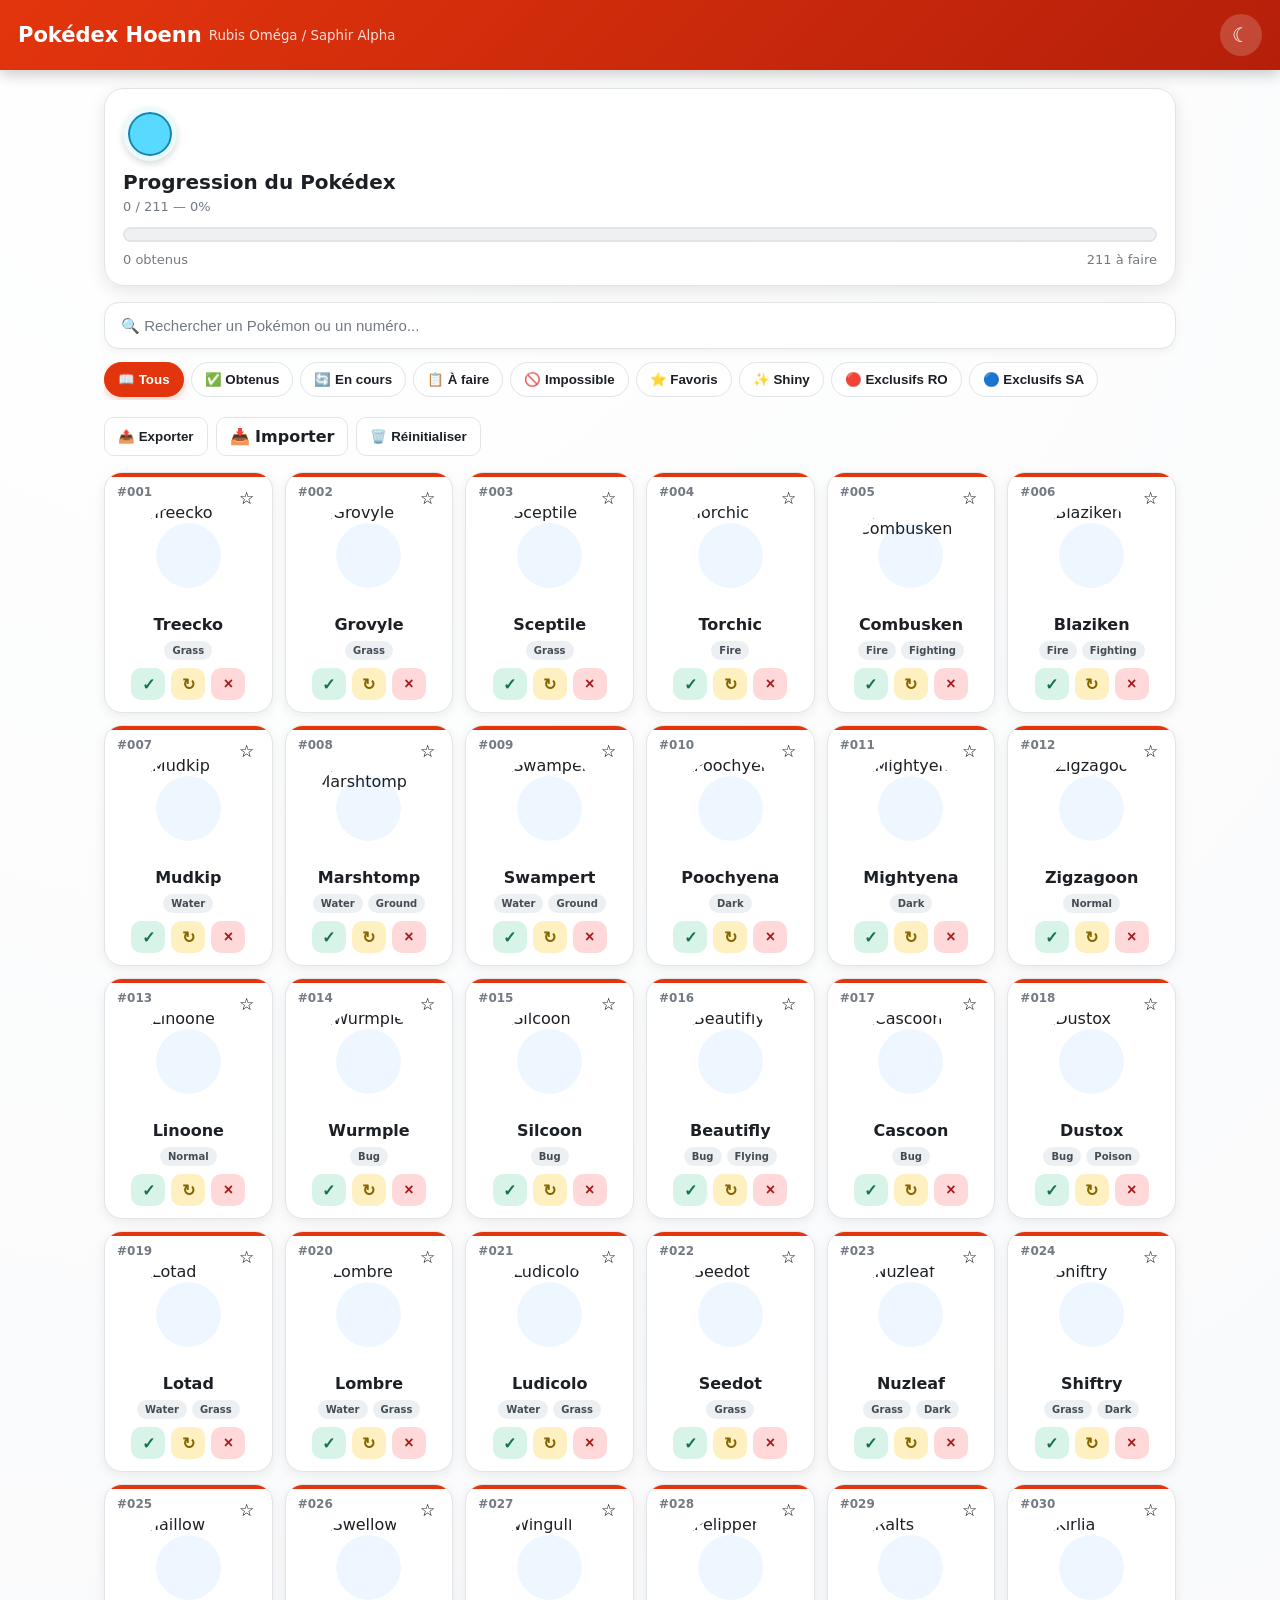
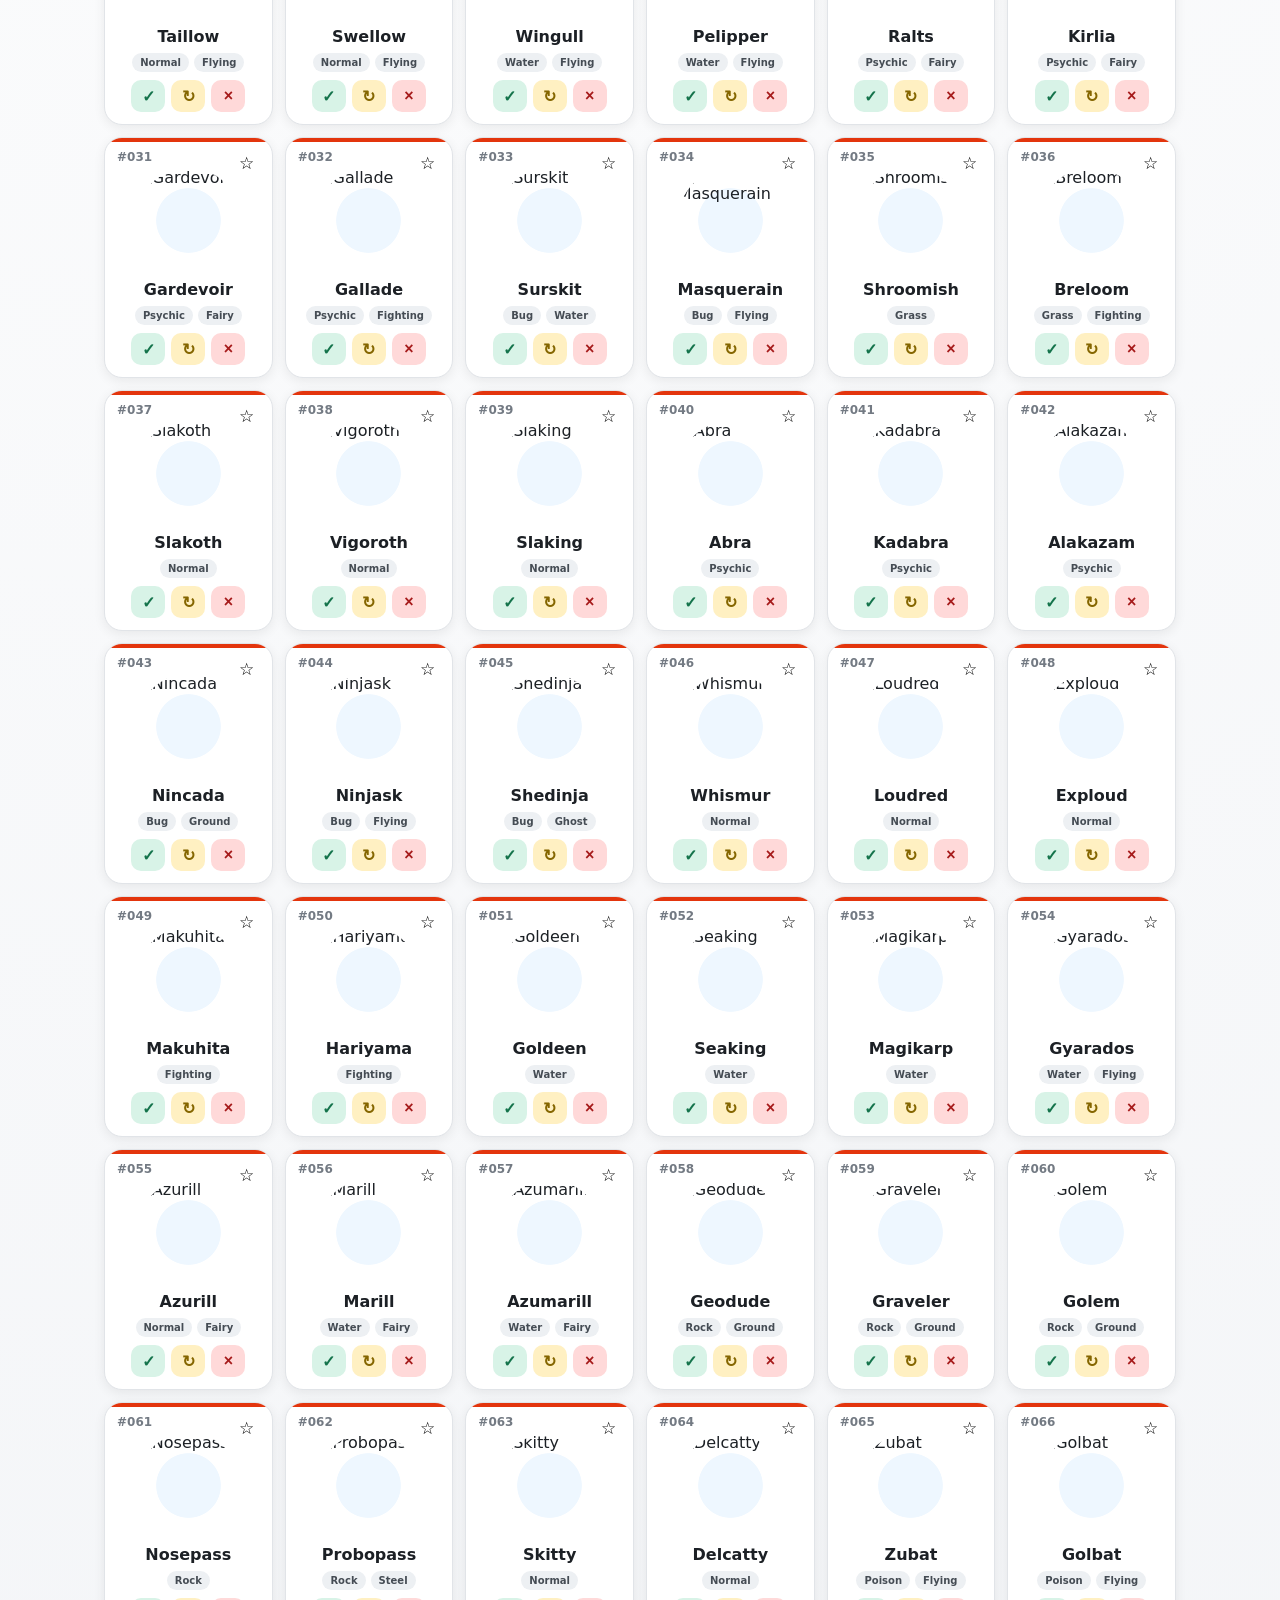
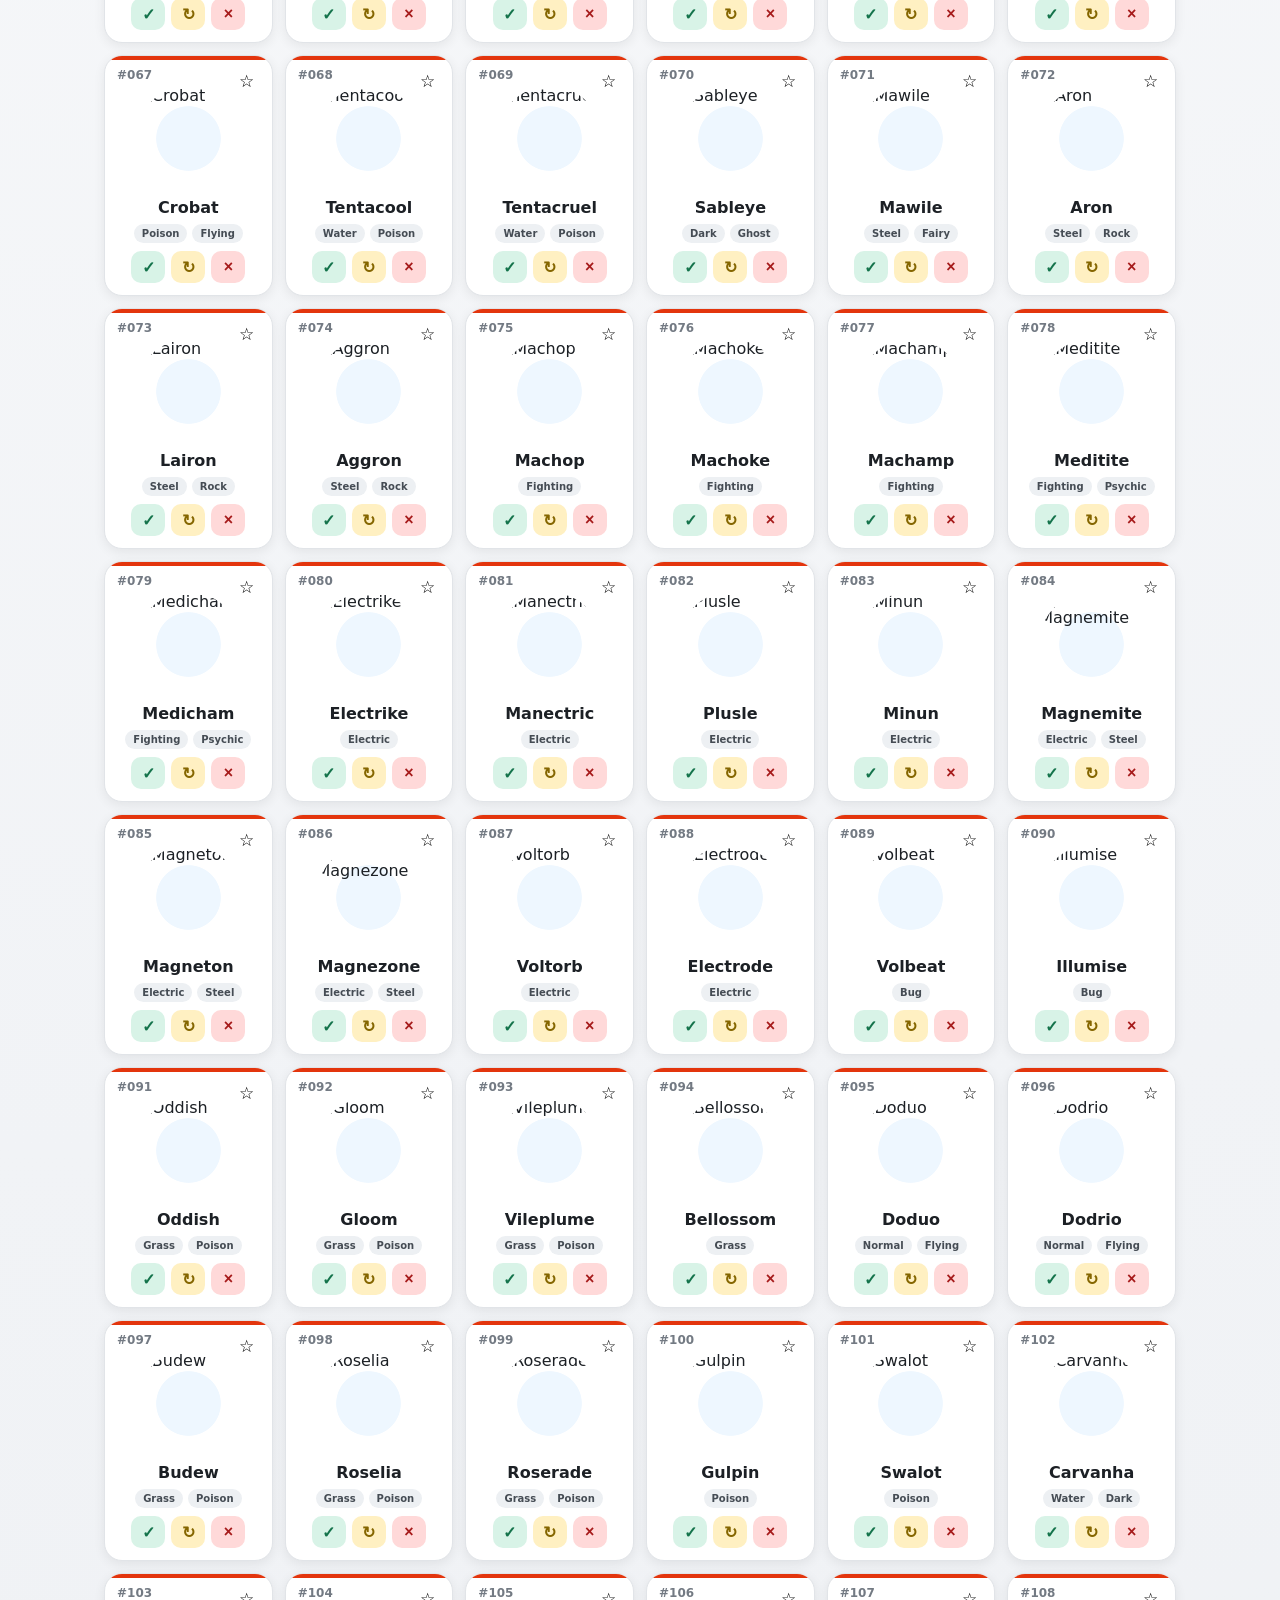
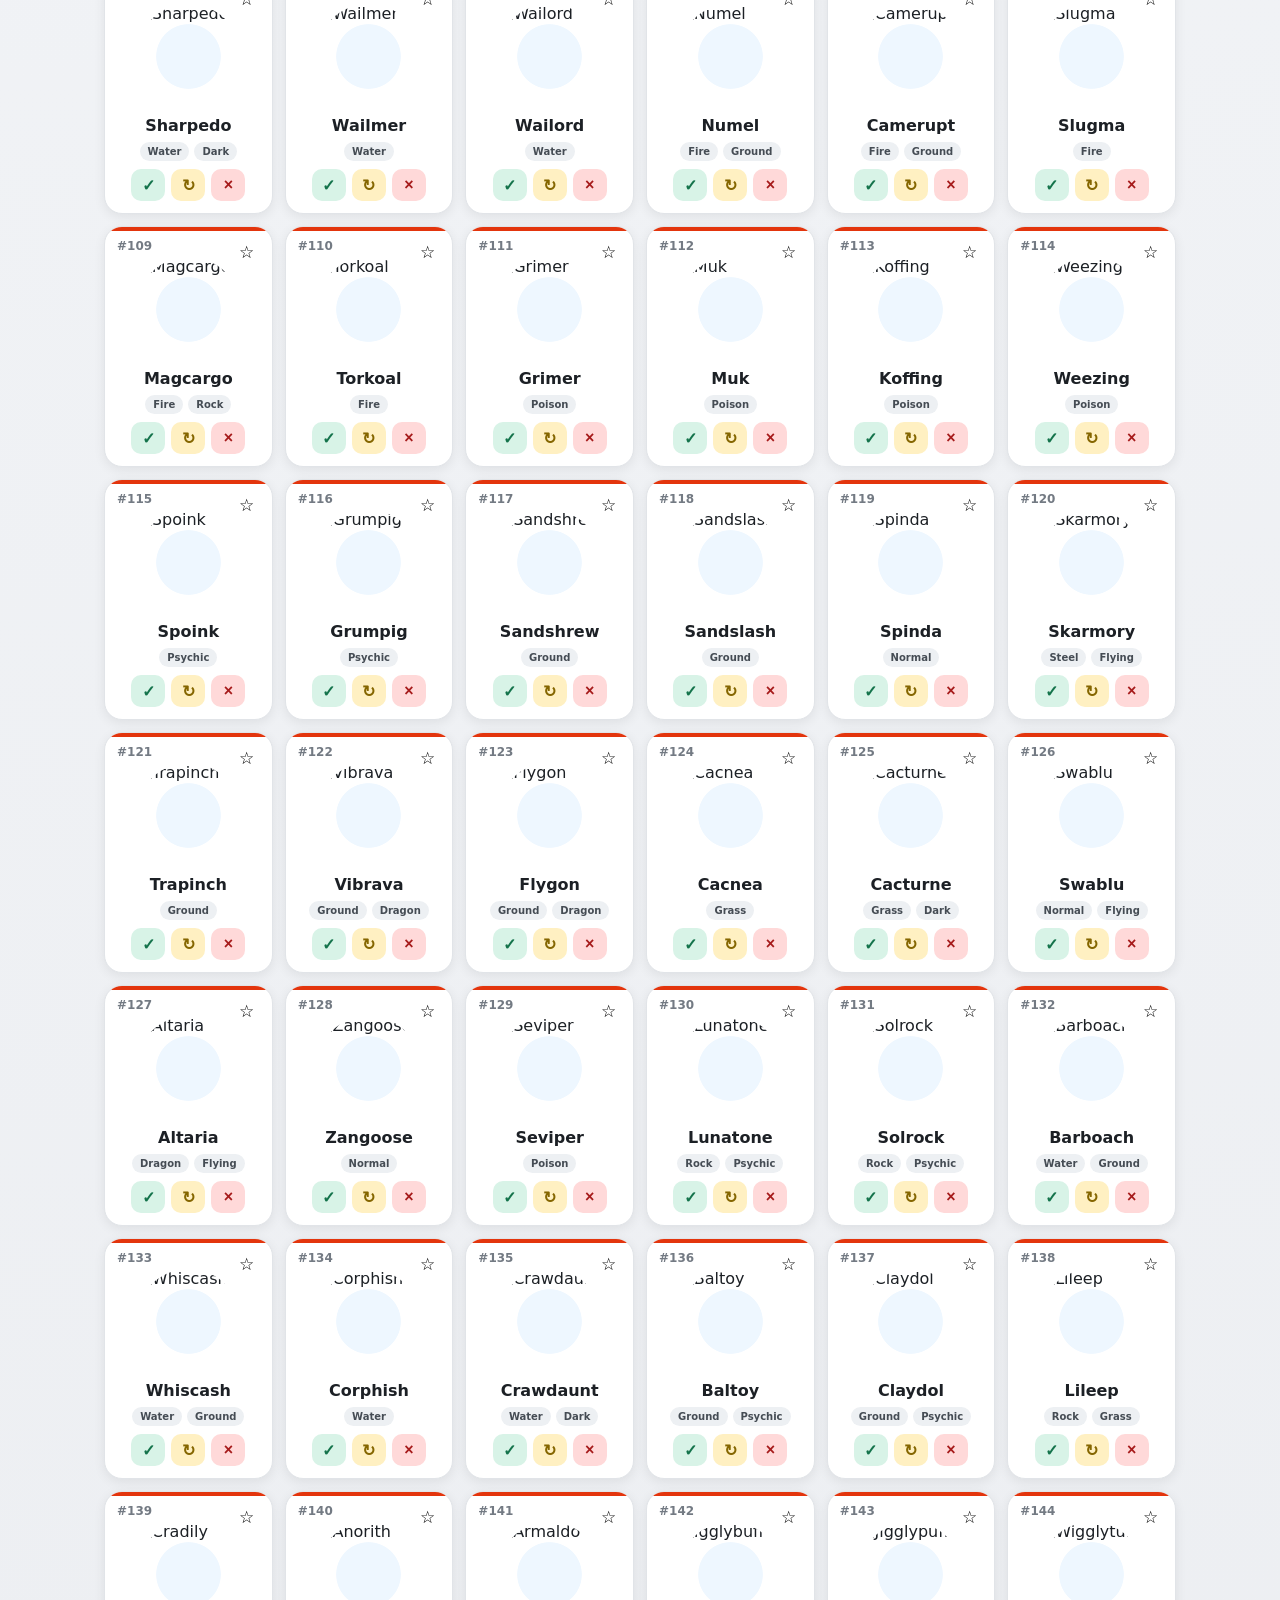
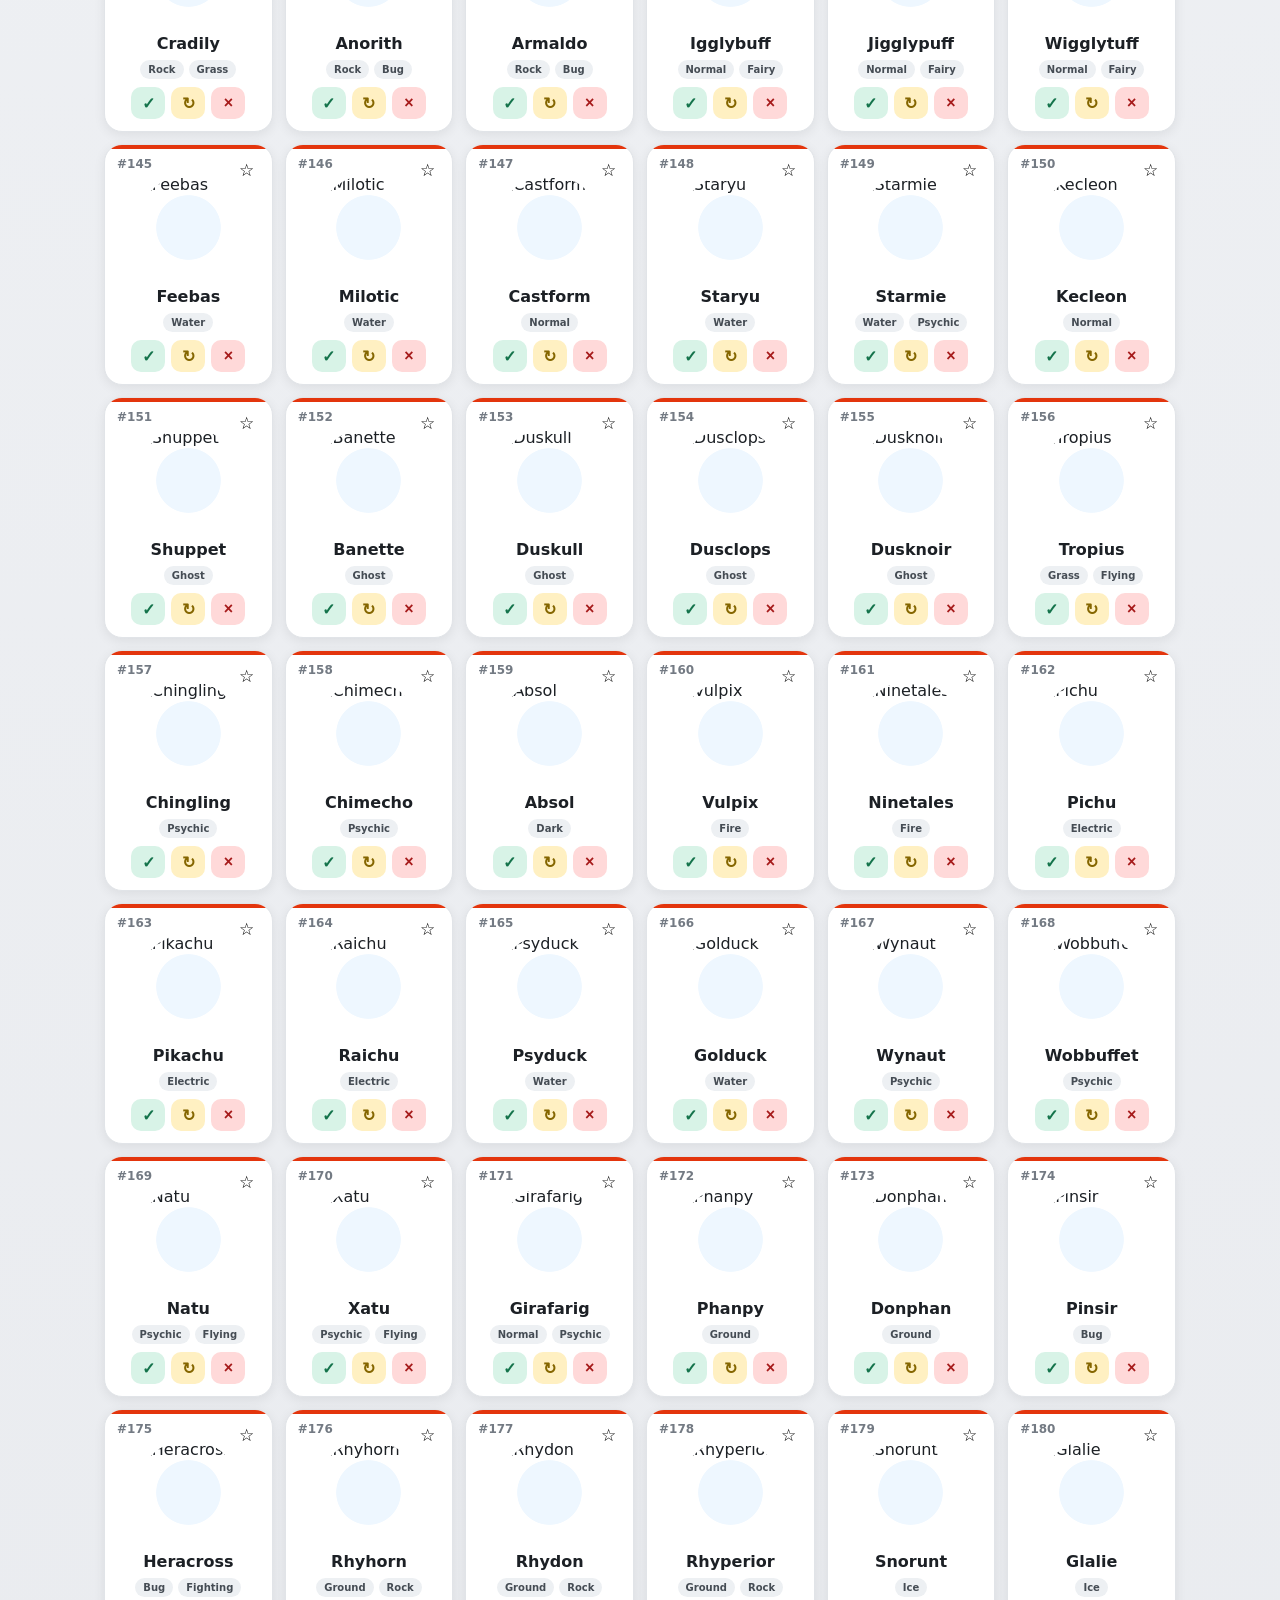
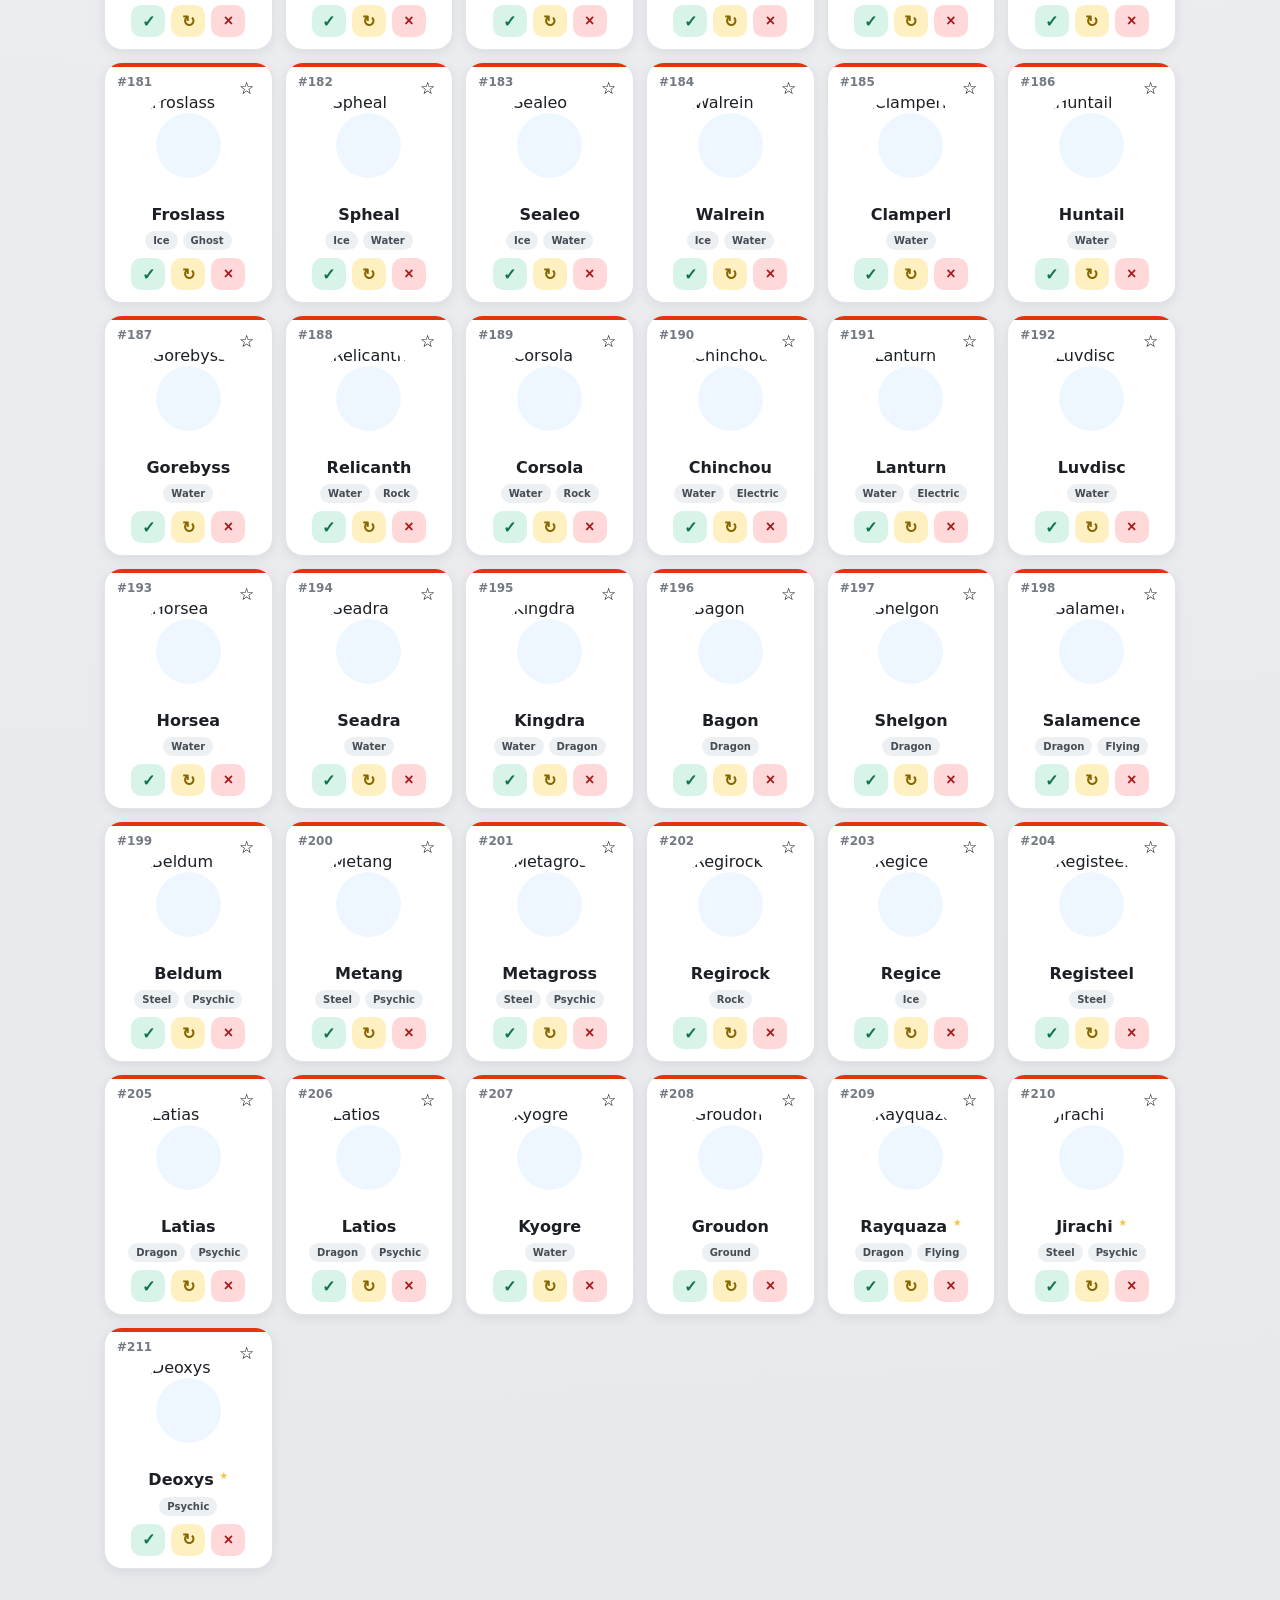
==== commit 781d5ae1: "Update index.html" ====
--- a/index.html
+++ b/index.html
@@ -185,19 +185,23 @@
         >
 
     <button data-filter="all" class="active">
-        Tous
+       📖 Tous
     </button>
 
     <button data-filter="obtained">
-        Obtenus
+       ✅ Obtenus
     </button>
 
     <button data-filter="progress">
-        En cours
+       🔄 En cours
     </button>
 
     <button data-filter="missing">
-        À faire
+        📋 À faire
+    </button>
+
+    <button data-filter="impossible">
+        🚫 Impossible
     </button>
 
     <button data-filter="favorite">
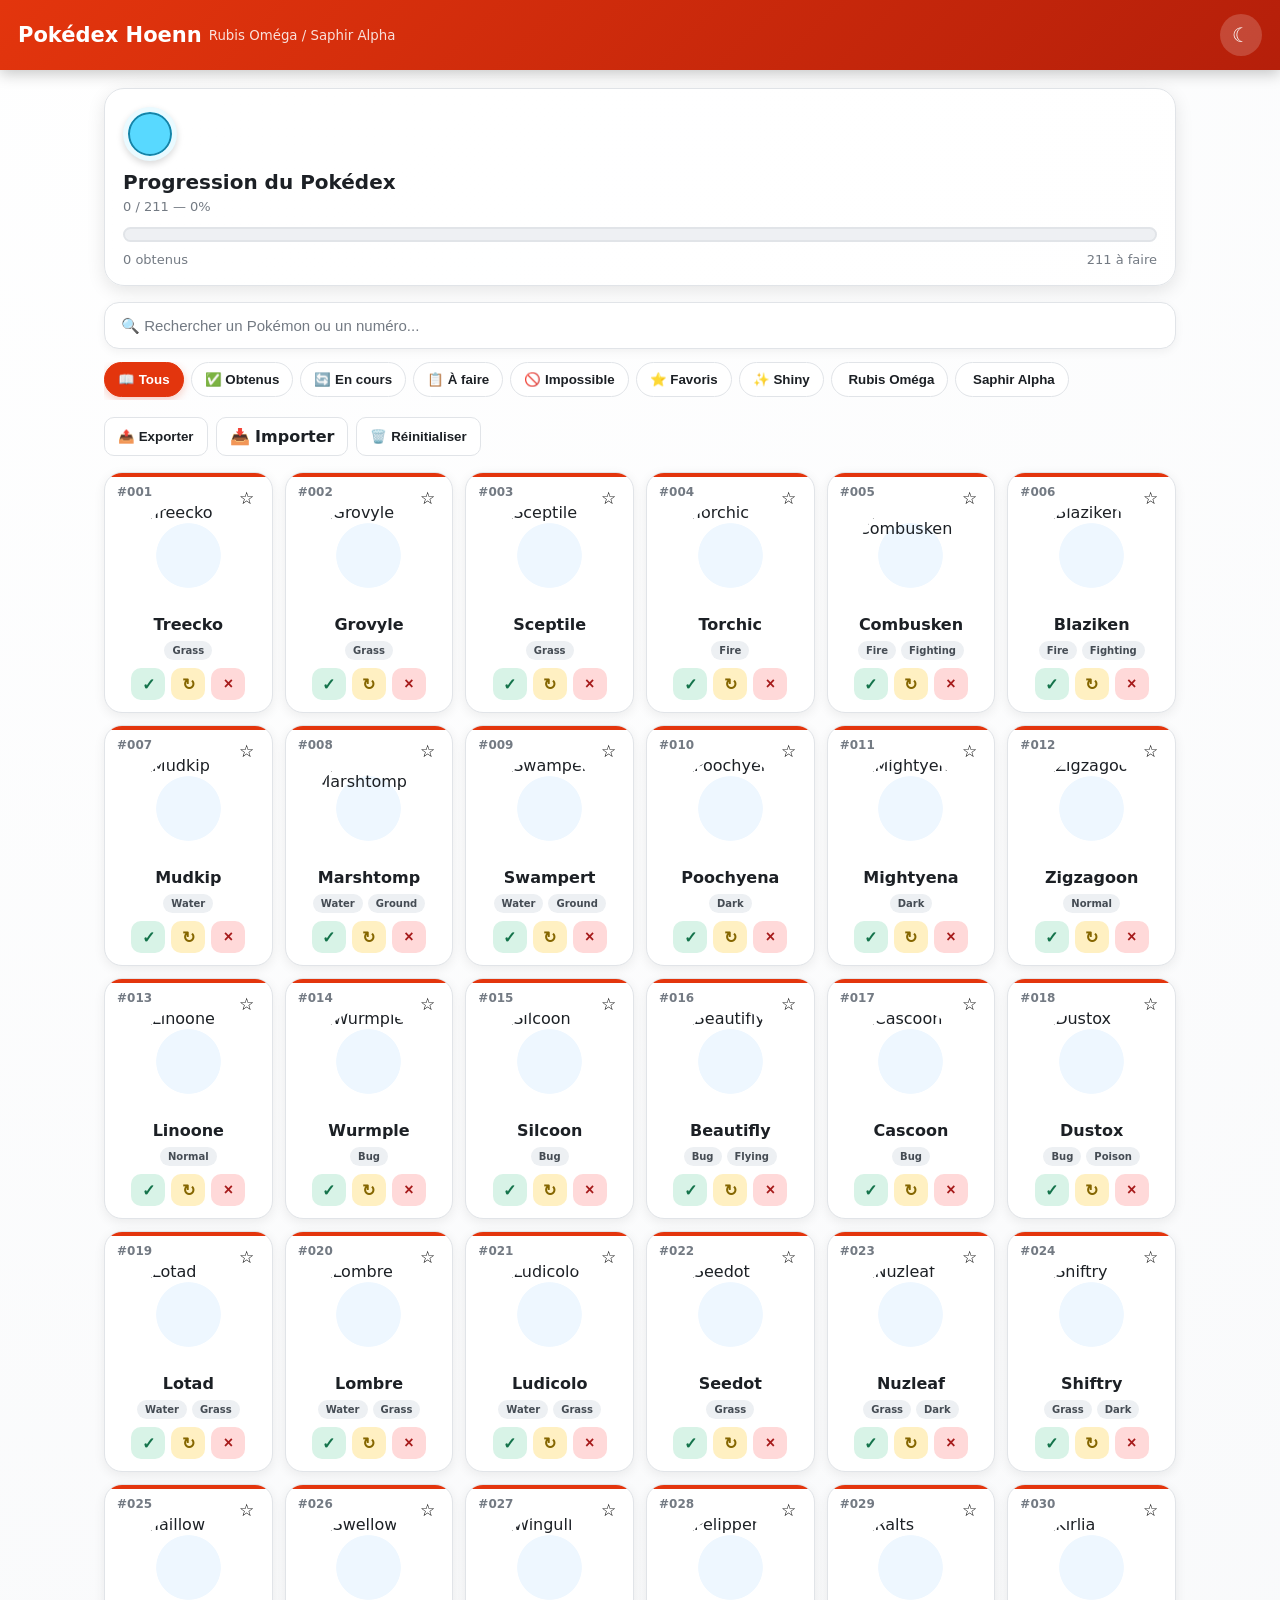
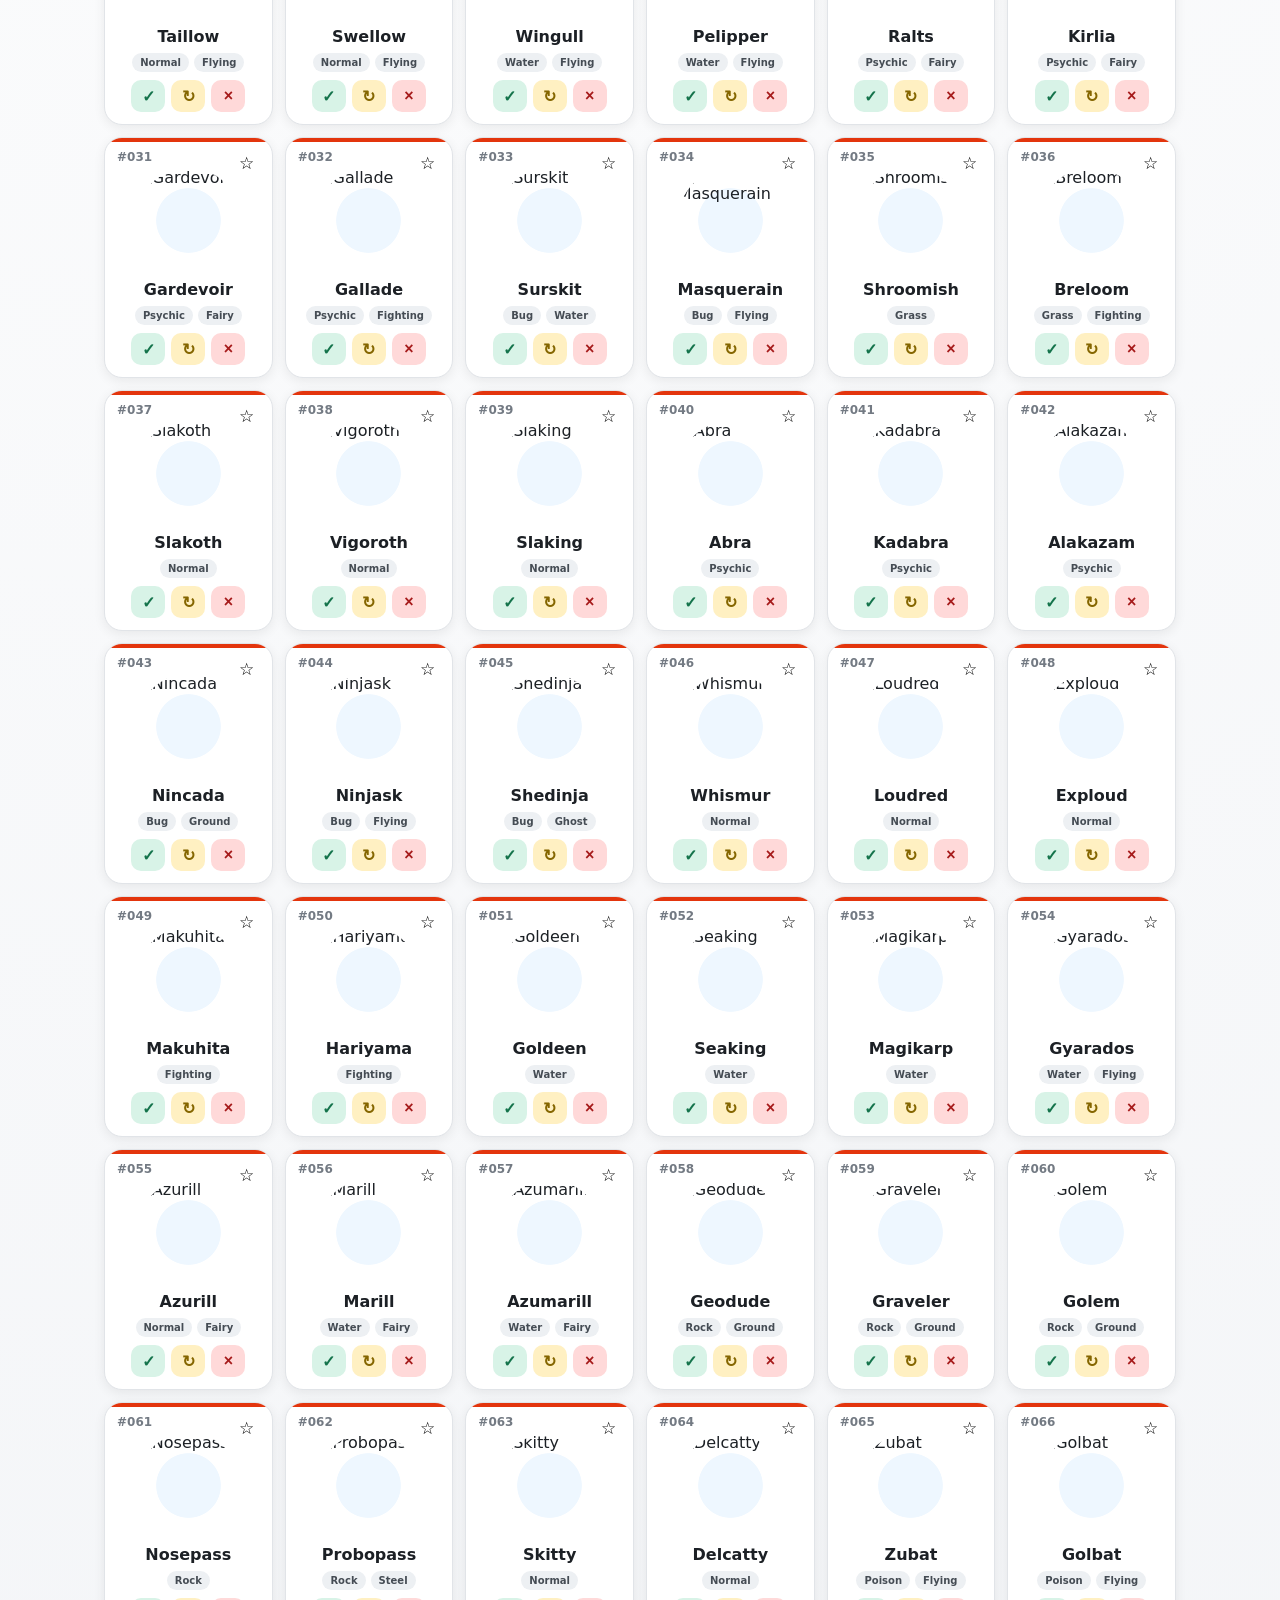
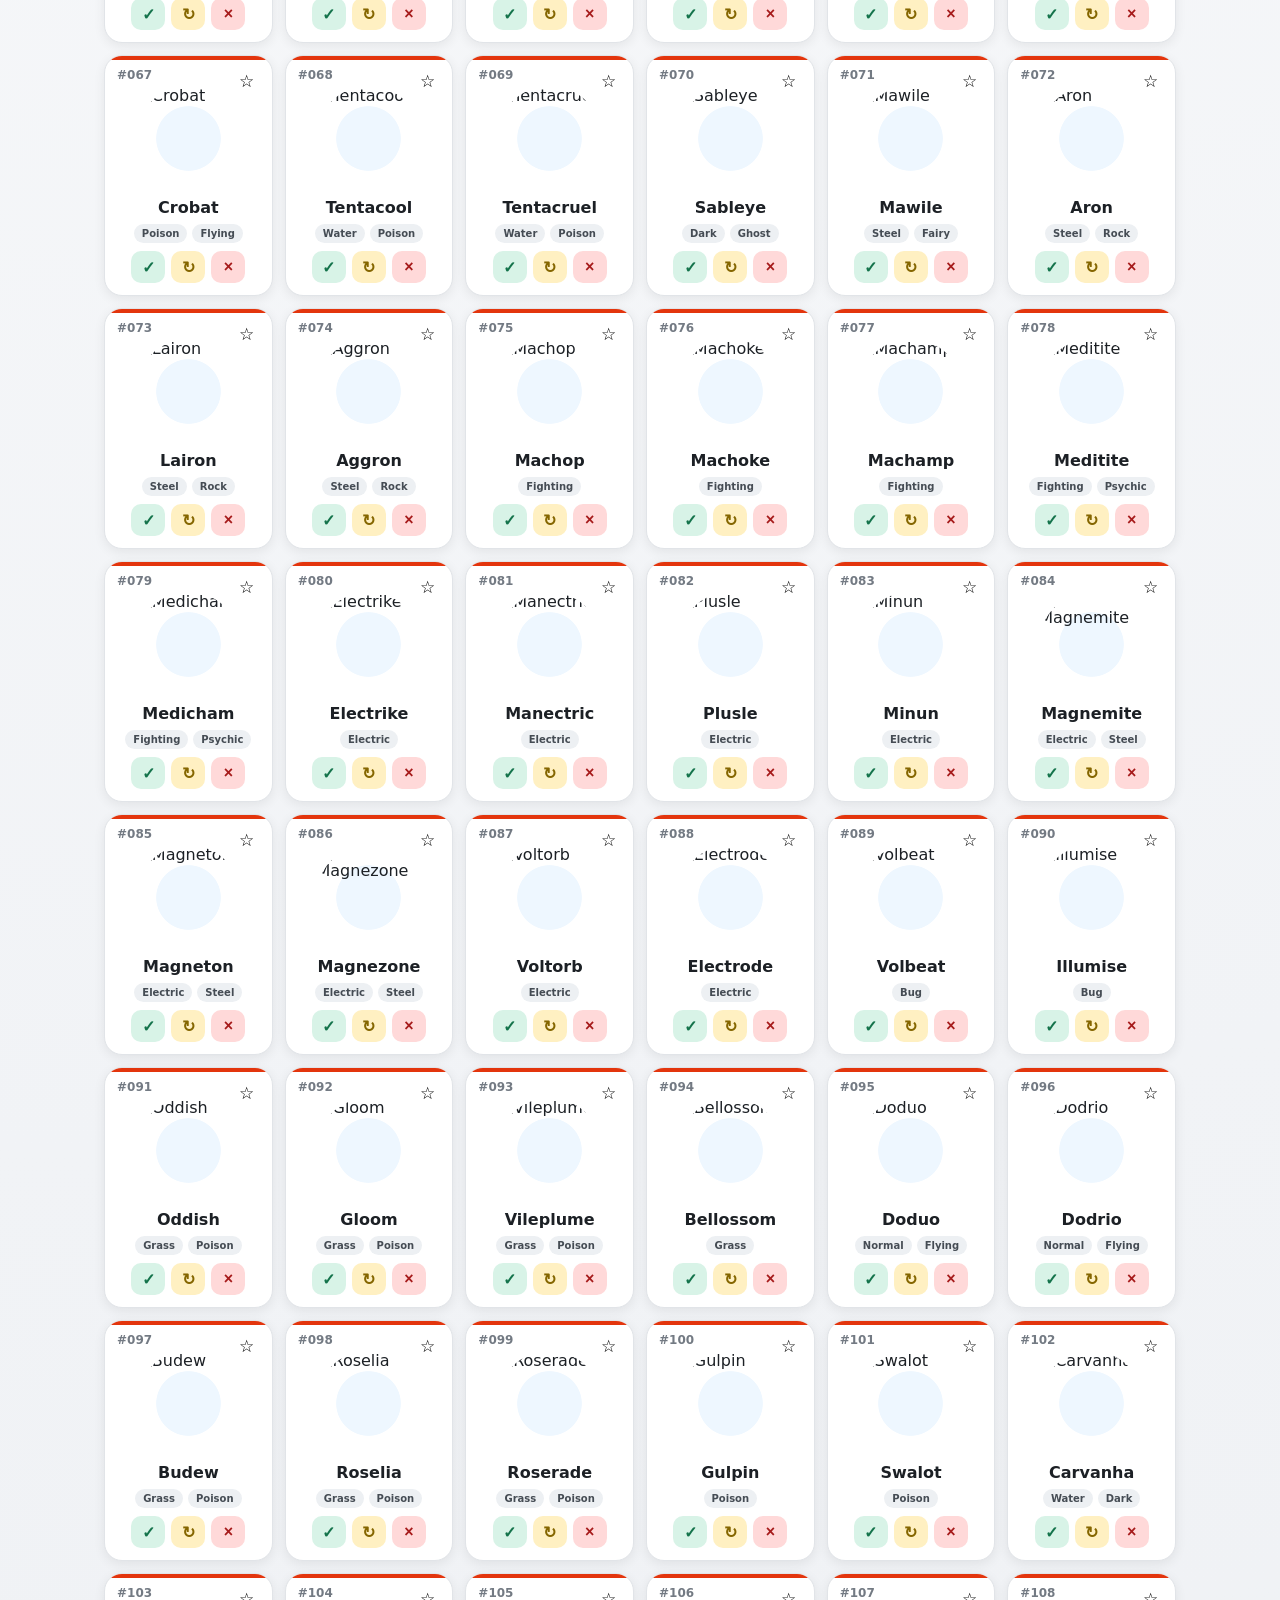
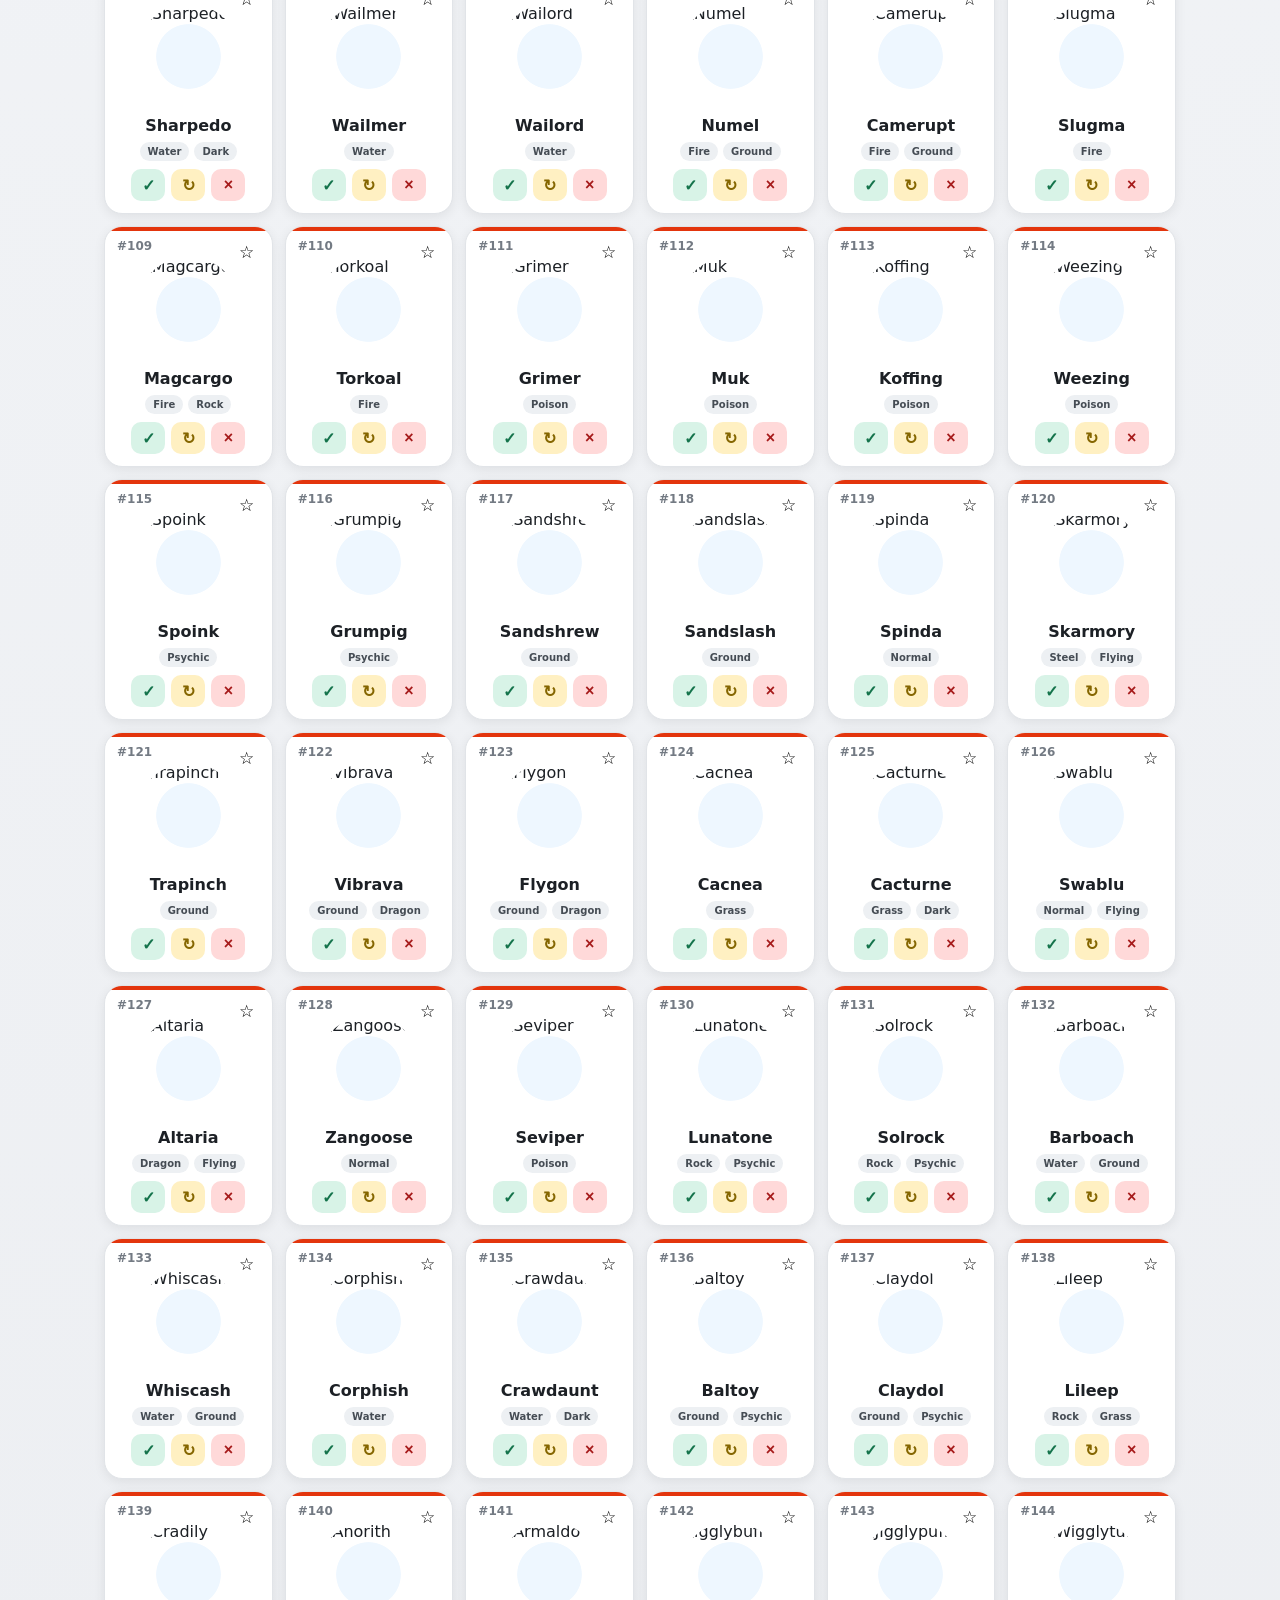
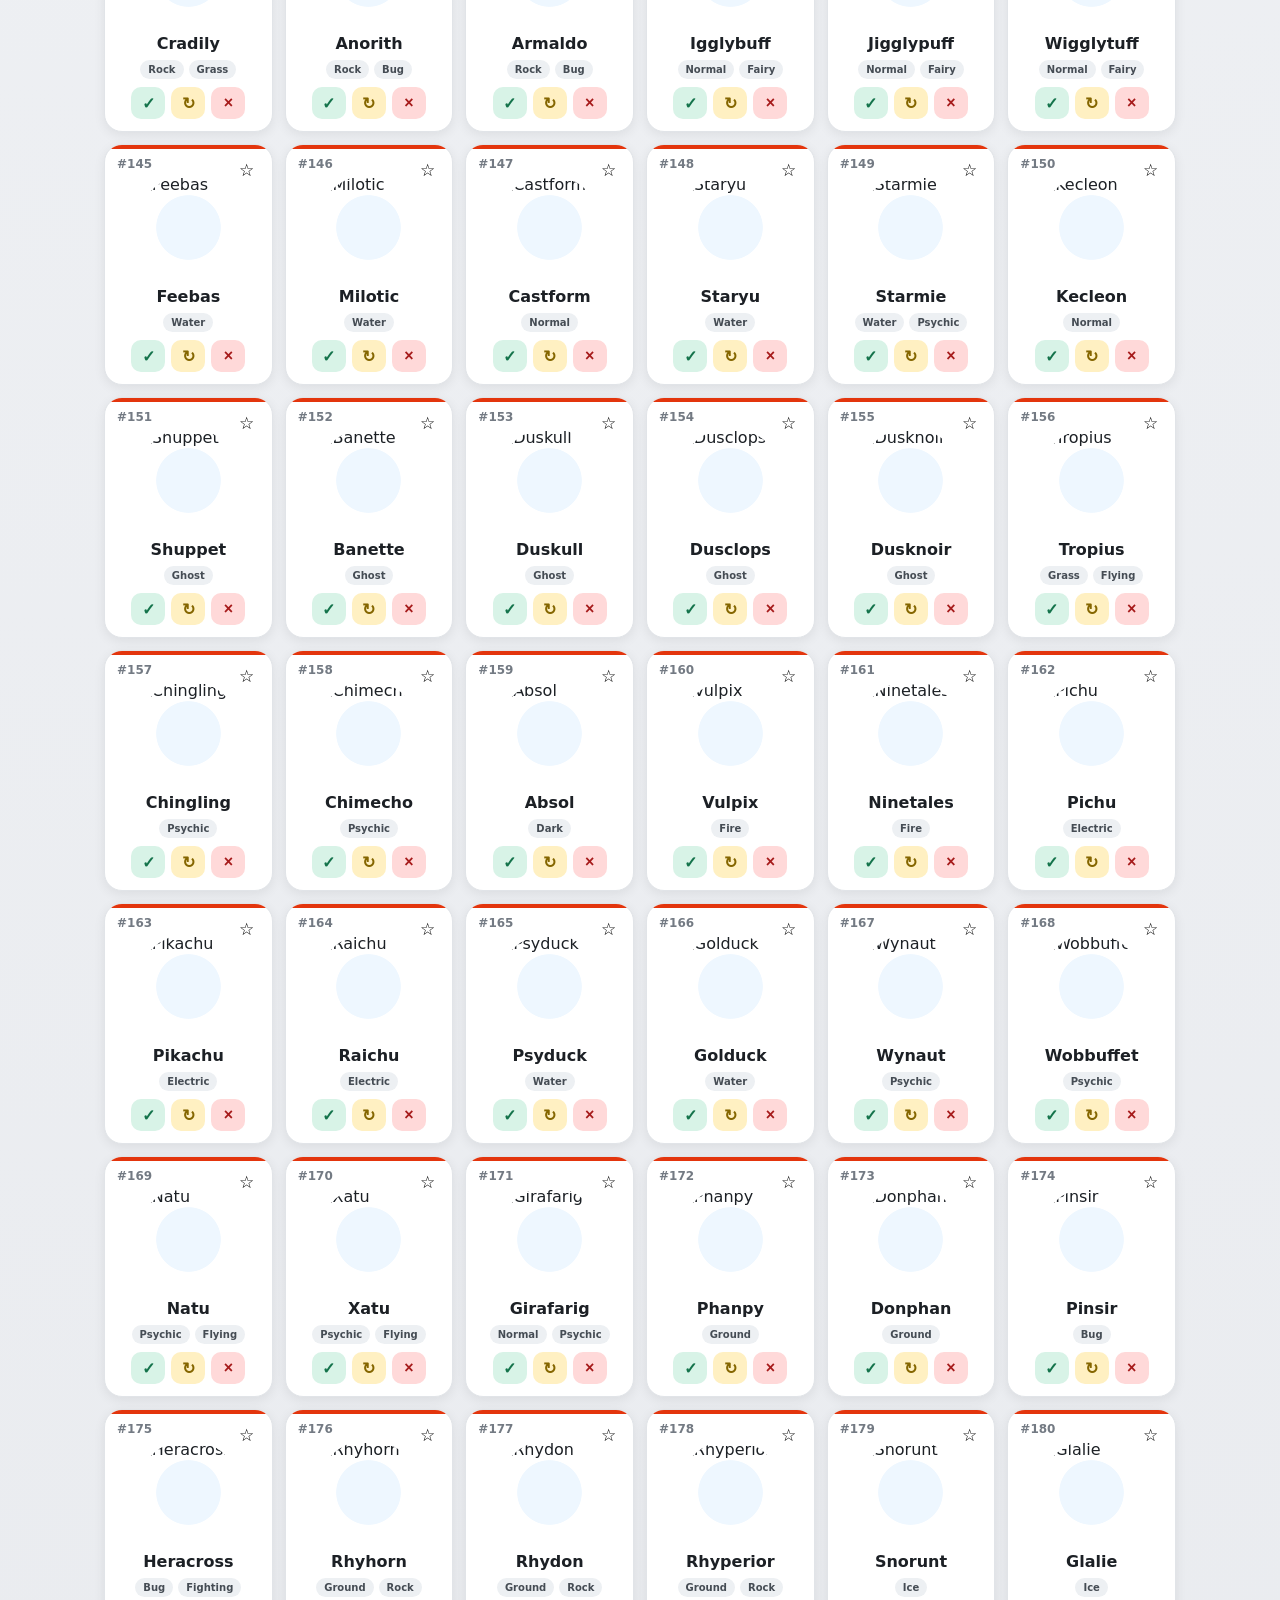
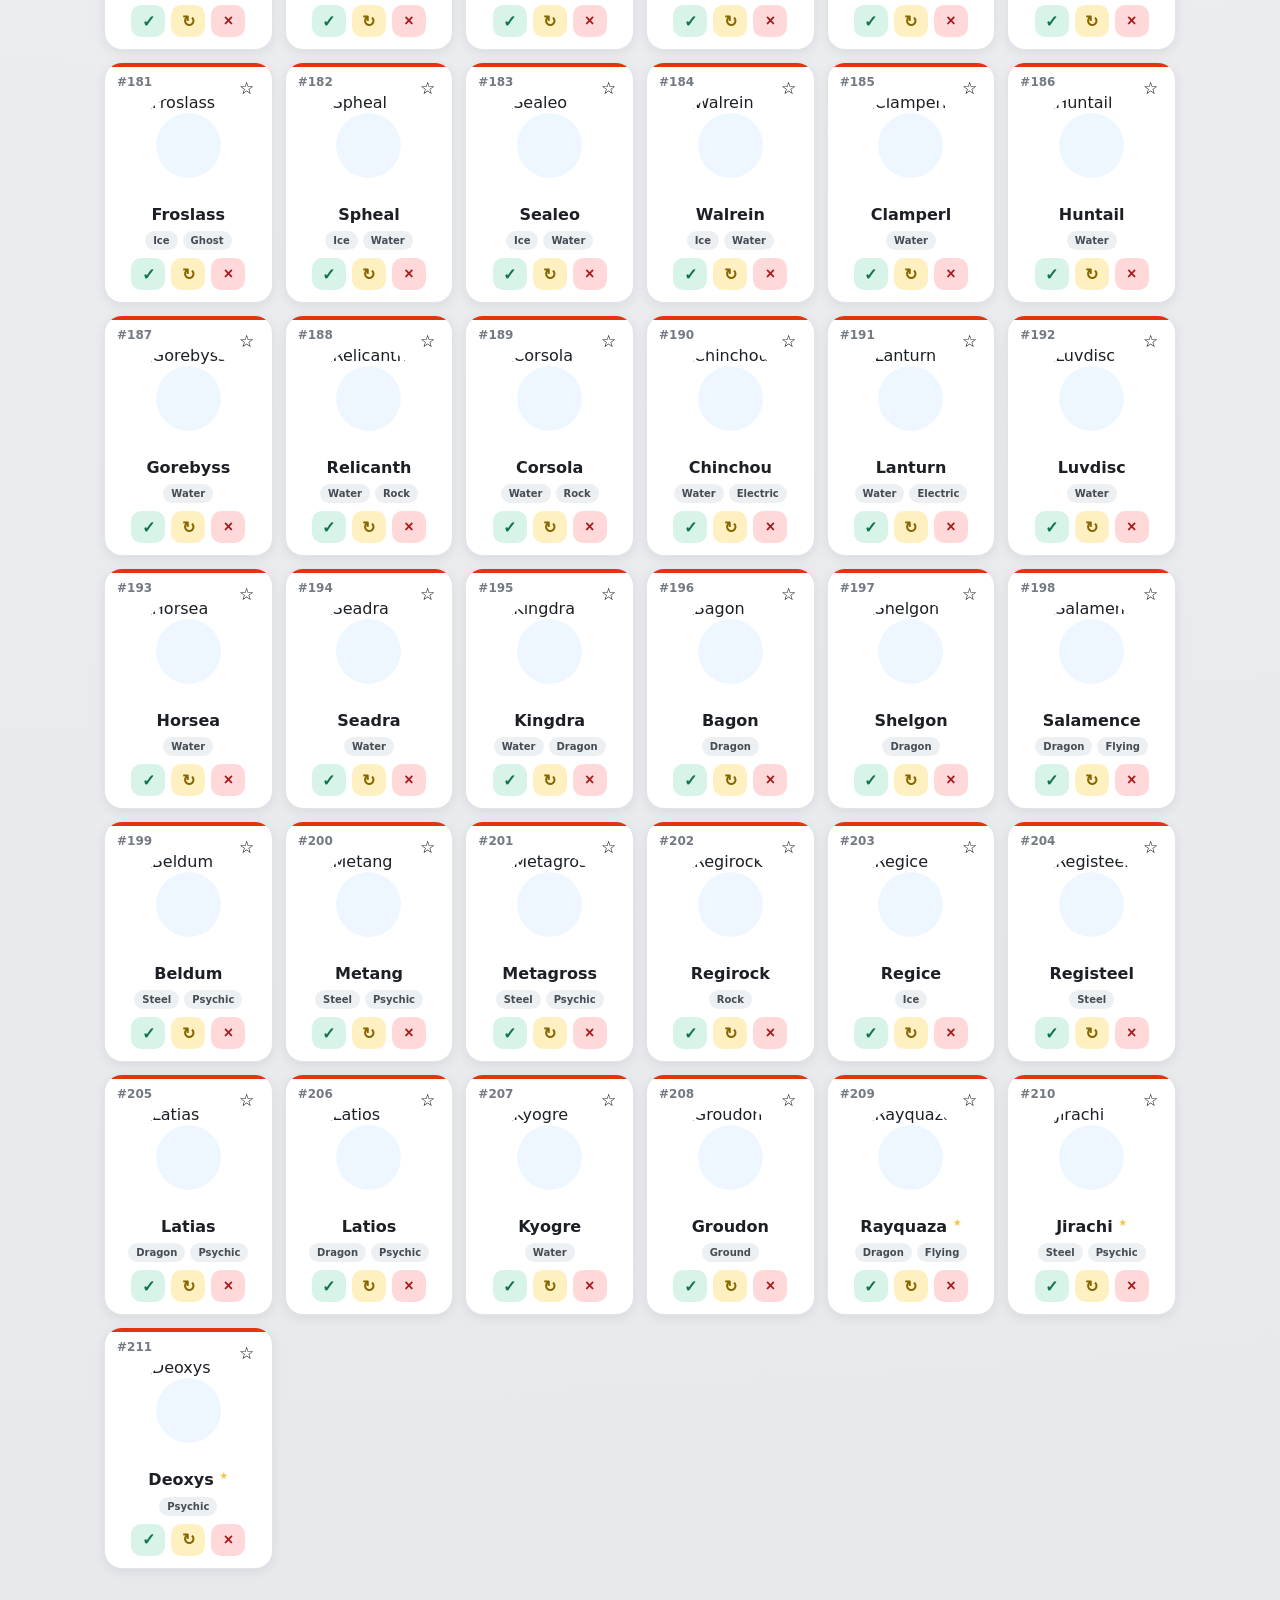
==== commit d0a7d725: "Update index.html" ====
--- a/index.html
+++ b/index.html
@@ -212,13 +212,15 @@
         ✨ Shiny
     </button>
 
-    <button data-filter="ro">
-        🔴 Exclusifs RO
-    </button>
-
-    <button data-filter="sa">
-        🔵 Exclusifs SA
-    </button>
+    <button data-filter="ro" class="versionFilter">
+    <img src="gemme-rouge.png" alt="">
+    Rubis Oméga
+</button>
+
+<button data-filter="sa" class="versionFilter">
+    <img src="gemme-bleue.png" alt="">
+    Saphir Alpha
+</button>
 
 </div>
 
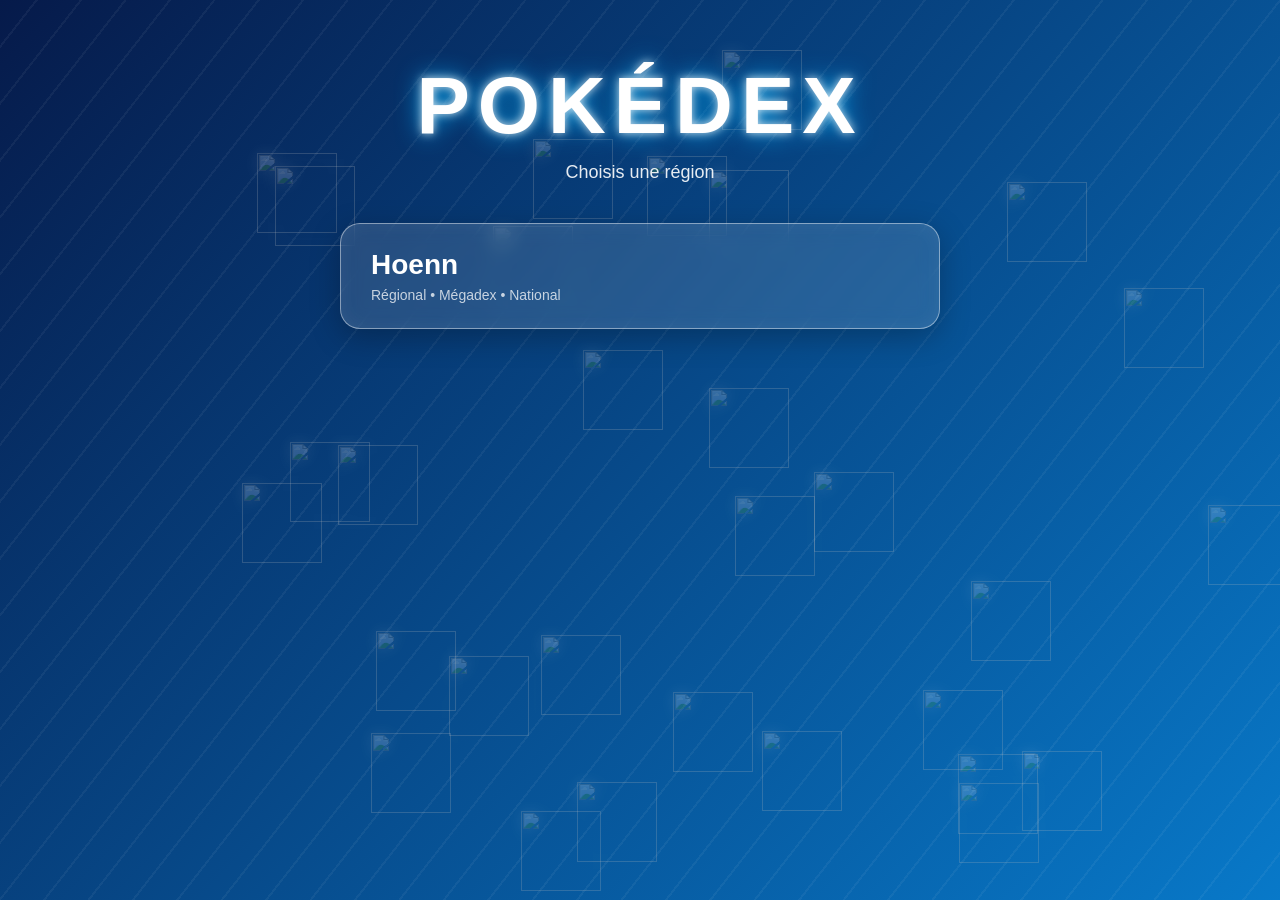
==== commit 24c4c133: "Create index.html" ====
--- a/index.html
+++ b/index.html
@@ -1,354 +1,42 @@
 <!DOCTYPE html>
 <html lang="fr">
-
 <head>
-
-    <meta charset="UTF-8">
-
-    <meta
-        name="viewport"
-        content="width=device-width, initial-scale=1.0"
-    >
-
-    <meta
-        name="theme-color"
-        content="#e3350d"
-    >
-
-    <meta
-        name="description"
-        content="Pokédex Hoenn ROSA — suivi de progression"
-    >
-
-    <title>
-        Pokédex Hoenn — ROSA
-    </title>
-
-    <link
-        rel="stylesheet"
-        href="style.css"
-    >
-
-    <link
-        rel="manifest"
-        href="manifest.json"
-    >
-
+  <meta charset="UTF-8">
+  <meta name="viewport" content="width=device-width, initial-scale=1.0">
+  <meta name="theme-color" content="#0b7cff">
+  <title>Pokédex</title>
+  <link rel="stylesheet" href="accueil.css">
 </head>
 
 <body>
 
-<!-- =====================================
-     HEADER
-===================================== -->
+  <div class="background-pokemon" id="pokemonBackground"></div>
 
-<header class="top">
+  <main class="home">
 
-    <div>
+    <h1>POKÉDEX</h1>
+    <p class="subtitle">Choisis une région</p>
 
-        <h1>
-            Pokédex Hoenn
-        </h1>
+    <div class="region-list">
 
-        <small>
-            Rubis Oméga / Saphir Alpha
-        </small>
+      <button class="region-card" data-region="hoenn">
+        <span>Hoenn</span>
+        <small>Régional • Mégadex • National</small>
+      </button>
+
+      <!--
+      AJOUT DES FUTURES RÉGIONS :
+
+      <button class="region-card" data-region="kanto">
+        <span>Kanto</span>
+        <small>Régional • Mégadex • National</small>
+      </button>
+      -->
 
     </div>
 
-    <div>
+  </main>
 
-        <button
-            id="installBtn"
-            class="iconBtn"
-            hidden
-            aria-label="Installer l'application"
-            title="Installer l'application"
-        >
-            📱
-        </button>
-
-        <button
-            id="themeBtn"
-            class="iconBtn"
-            aria-label="Changer de thème"
-            title="Changer de thème"
-        >
-            ☾
-        </button>
-
-    </div>
-
-</header>
-
-
-<!-- =====================================
-     CONTENU
-===================================== -->
-
-<main>
-
-    <!-- INSTALLATION -->
-
-    <div
-        id="installHint"
-        class="installHint"
-        hidden
-    >
-        📱 Tu peux installer le Pokédex
-        sur l'écran d'accueil de ton téléphone.
-    </div>
-
-
-    <!-- =================================
-         PROGRESSION
-    ================================== -->
-
-    <section class="progressCard">
-
-        <h2>
-            Progression du Pokédex
-        </h2>
-
-        <div class="subprogress">
-
-            <span id="progressText">
-                0 / 211
-            </span>
-
-            <span>
-                —
-            </span>
-
-            <span id="percent">
-                0%
-            </span>
-
-        </div>
-
-        <div class="bar">
-
-            <i
-                id="bar"
-                style="width:0%"
-            ></i>
-
-        </div>
-
-        <div
-            style="
-                display:flex;
-                justify-content:space-between;
-                margin-top:10px;
-                font-size:13px;
-                color:var(--muted);
-            "
-        >
-
-            <span id="obtainedCount">
-                0 obtenus
-            </span>
-
-            <span id="todoCount">
-                211 à faire
-            </span>
-
-        </div>
-
-    </section>
-
-
-    <!-- =================================
-         RECHERCHE
-    ================================== -->
-
-    <div class="searchBox">
-
-        <input
-            id="search"
-            type="search"
-            placeholder="🔍 Rechercher un Pokémon ou un numéro..."
-            autocomplete="off"
-            spellcheck="false"
-        >
-
-    </div>
-
-
-    <!-- =================================
-         FILTRES
-    ================================== -->
-
-    <div
-        id="filters"
-        class="filters"
-        >
-
-    <button data-filter="all" class="active">
-       📖 Tous
-    </button>
-
-    <button data-filter="obtained">
-       ✅ Obtenus
-    </button>
-
-    <button data-filter="progress">
-       🔄 En cours
-    </button>
-
-    <button data-filter="missing">
-        📋 À faire
-    </button>
-
-    <button data-filter="impossible">
-        🚫 Impossible
-    </button>
-
-    <button data-filter="favorite">
-        ⭐ Favoris
-    </button>
-
-    <button data-filter="shiny">
-        ✨ Shiny
-    </button>
-
-    <button data-filter="ro" class="versionFilter">
-    <img src="gemme-rouge.png" alt="">
-    Rubis Oméga
-</button>
-
-<button data-filter="sa" class="versionFilter">
-    <img src="gemme-bleue.png" alt="">
-    Saphir Alpha
-</button>
-
-</div>
-
-
-    <!-- =================================
-         ACTIONS
-    ================================== -->
-
-    <div
-        style="
-            display:flex;
-            gap:8px;
-            margin-bottom:16px;
-            flex-wrap:wrap;
-        "
-    >
-
-        <button
-            id="exportBtn"
-            type="button"
-            style="
-                padding:9px 13px;
-                border:1px solid var(--border);
-                border-radius:10px;
-                background:var(--card);
-                color:var(--text);
-                font-weight:700;
-            "
-        >
-            📤 Exporter
-        </button>
-
-        <label
-            for="importFile"
-            style="
-                padding:9px 13px;
-                border:1px solid var(--border);
-                border-radius:10px;
-                background:var(--card);
-                color:var(--text);
-                font-weight:700;
-                cursor:pointer;
-            "
-        >
-            📥 Importer
-        </label>
-
-        <input
-            id="importFile"
-            type="file"
-            accept=".json,application/json"
-            hidden
-        >
-
-        <button
-            id="resetBtn"
-            type="button"
-            style="
-                padding:9px 13px;
-                border:1px solid var(--border);
-                border-radius:10px;
-                background:var(--card);
-                color:var(--text);
-                font-weight:700;
-            "
-        >
-            🗑️ Réinitialiser
-        </button>
-
-    </div>
-
-
-    <!-- =================================
-         LISTE POKÉMON
-    ================================== -->
-
-    <section id="grid">
-
-        <div class="empty">
-            Chargement du Pokédex...
-        </div>
-
-    </section>
-
-</main>
-
-
-<!-- =====================================
-     MODALE POKÉMON
-===================================== -->
-
-<div
-    id="modal"
-    class="hidden"
-    aria-hidden="true"
->
-
-    <div id="detail">
-
-    <button
-        id="close"
-        type="button"
-        aria-label="Fermer"
-    >
-        ×
-    </button>
-
-    Chargement...
-
-</div>
-</div>
-
-
-<!-- ===================================== -->
-
-<div id="mapModal" class="mapModal hidden">
-
-    <div id="mapContent" class="mapBox">
-
-    </div>
-
-</div>
-
-<script
-    src="script.js"
-    defer
-></script>
-
+  <script src="accueil.js"></script>
 </body>
-
 </html>
--- a/accueil.css
+++ b/accueil.css
@@ -0,0 +1,258 @@
+* {
+  box-sizing: border-box;
+}
+
+html,
+body {
+  margin: 0;
+  width: 100%;
+  min-height: 100%;
+  font-family: Arial, sans-serif;
+}
+
+body {
+  min-height: 100vh;
+  overflow-x: hidden;
+
+  background:
+    linear-gradient(
+      135deg,
+      #061a4a,
+      #0879c9,
+      #063c8f,
+      #00a8d8,
+      #061a4a
+    );
+
+  background-size: 400% 400%;
+  animation: holographicWave 12s ease infinite;
+
+  position: relative;
+}
+
+/* Effet holographique */
+
+body::before {
+  content: "";
+  position: fixed;
+  inset: -50%;
+  pointer-events: none;
+
+  background:
+    repeating-linear-gradient(
+      120deg,
+      rgba(255,255,255,0.05) 0px,
+      rgba(255,255,255,0.05) 2px,
+      transparent 2px,
+      transparent 35px
+    );
+
+  transform: rotate(8deg);
+  animation: scanMove 8s linear infinite;
+}
+
+/* Pokémon en arrière-plan */
+
+.background-pokemon {
+  position: fixed;
+  inset: 0;
+  pointer-events: none;
+  overflow: hidden;
+  z-index: 1;
+}
+
+.bg-pokemon {
+  position: absolute;
+
+  width: 80px;
+  height: 80px;
+
+  object-fit: contain;
+
+  opacity: 0.22;
+
+  filter:
+    drop-shadow(0 0 8px rgba(255,255,255,0.5));
+
+  animation:
+    pokemonFloat var(--duration) ease-in-out infinite alternate;
+
+  animation-delay: var(--delay);
+}
+
+/* Contenu */
+
+.home {
+  position: relative;
+  z-index: 5;
+
+  min-height: 100vh;
+
+  display: flex;
+  flex-direction: column;
+  align-items: center;
+
+  padding: 60px 20px;
+}
+
+h1 {
+  margin: 0;
+
+  color: white;
+
+  font-size: clamp(42px, 10vw, 80px);
+  font-weight: 900;
+  letter-spacing: 8px;
+
+  text-align: center;
+
+  text-shadow:
+    0 0 10px rgba(255,255,255,0.8),
+    0 0 25px rgba(0,180,255,0.9);
+}
+
+.subtitle {
+  margin: 10px 0 40px;
+
+  color: rgba(255,255,255,0.9);
+
+  font-size: 18px;
+}
+
+/* Liste des régions */
+
+.region-list {
+  width: 100%;
+  max-width: 600px;
+
+  display: flex;
+  flex-direction: column;
+  gap: 18px;
+}
+
+/* Bouton région */
+
+.region-card {
+  width: 100%;
+
+  padding: 25px 30px;
+
+  border: 1px solid rgba(255,255,255,0.45);
+  border-radius: 20px;
+
+  background: rgba(255,255,255,0.12);
+
+  backdrop-filter: blur(10px);
+
+  color: white;
+
+  cursor: pointer;
+
+  text-align: left;
+
+  box-shadow:
+    0 8px 30px rgba(0,0,0,0.25),
+    inset 0 0 20px rgba(255,255,255,0.05);
+
+  transition:
+    transform 0.2s ease,
+    background 0.2s ease,
+    box-shadow 0.2s ease;
+}
+
+.region-card:hover {
+  transform: translateY(-4px) scale(1.01);
+
+  background: rgba(255,255,255,0.2);
+
+  box-shadow:
+    0 12px 35px rgba(0,0,0,0.3),
+    0 0 25px rgba(0,190,255,0.35);
+}
+
+.region-card:active {
+  transform: scale(0.98);
+}
+
+.region-card span {
+  display: block;
+
+  font-size: 28px;
+  font-weight: 800;
+}
+
+.region-card small {
+  display: block;
+
+  margin-top: 6px;
+
+  color: rgba(255,255,255,0.75);
+
+  font-size: 14px;
+}
+
+/* Animations */
+
+@keyframes holographicWave {
+  0% {
+    background-position: 0% 50%;
+  }
+
+  50% {
+    background-position: 100% 50%;
+  }
+
+  100% {
+    background-position: 0% 50%;
+  }
+}
+
+@keyframes scanMove {
+  from {
+    transform: translate(-5%, -5%) rotate(8deg);
+  }
+
+  to {
+    transform: translate(5%, 5%) rotate(8deg);
+  }
+}
+
+@keyframes pokemonFloat {
+  from {
+    transform:
+      translateY(0)
+      rotate(-4deg);
+  }
+
+  to {
+    transform:
+      translateY(-25px)
+      rotate(4deg);
+  }
+}
+
+/* Téléphone */
+
+@media (max-width: 600px) {
+
+  .home {
+    padding: 45px 15px;
+  }
+
+  h1 {
+    letter-spacing: 5px;
+  }
+
+  .region-card {
+    padding: 20px;
+  }
+
+  .region-card span {
+    font-size: 24px;
+  }
+
+  .bg-pokemon {
+    width: 65px;
+    height: 65px;
+  }
+}
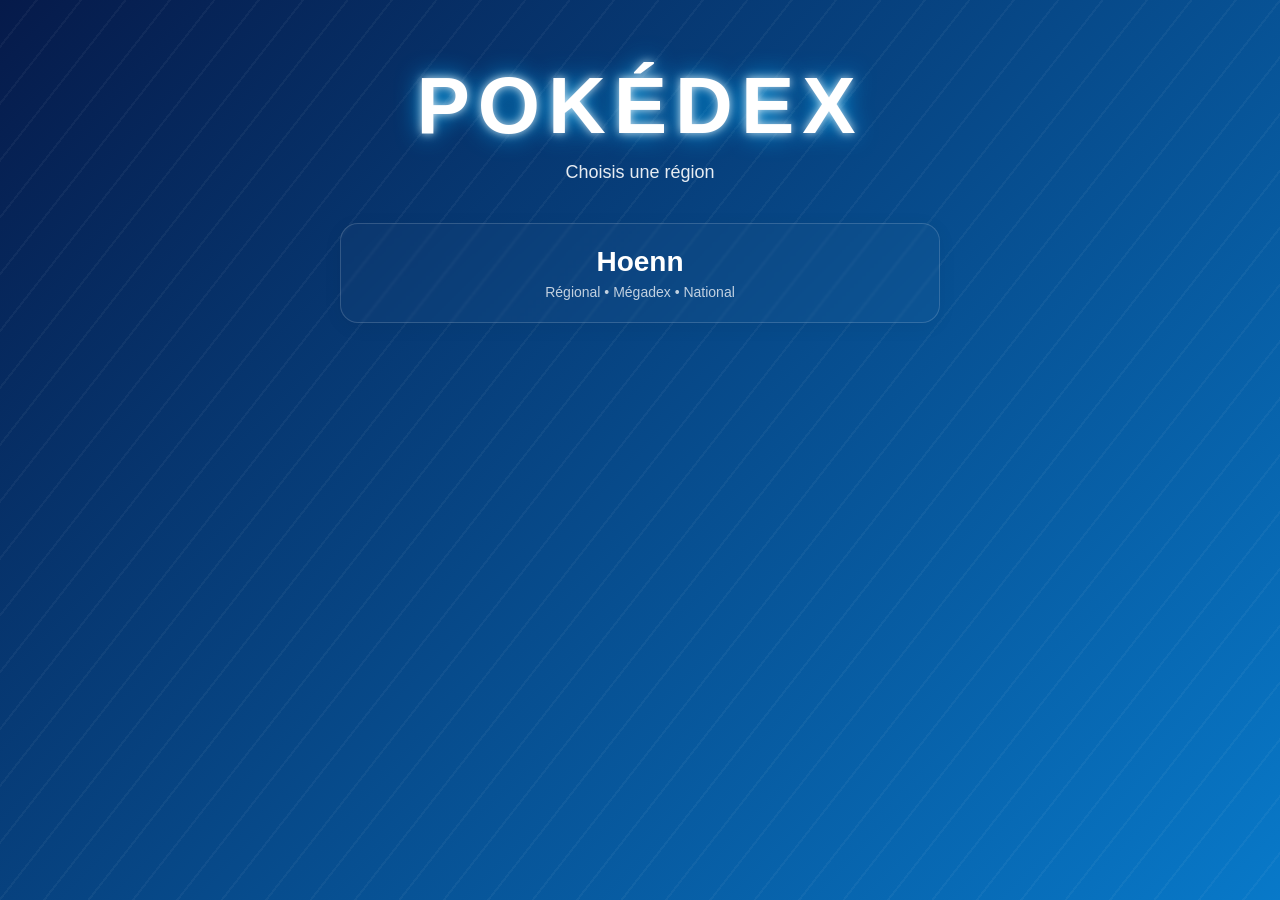
==== commit 12857d18: "Update index.html" ====
--- a/index.html
+++ b/index.html
@@ -37,6 +37,8 @@
 
   </main>
 
-  <script src="accueil.js"></script>
+  <script src="musique.js"></script>
+<script src="accueil.js"></script>
+  
 </body>
 </html>
--- a/accueil.css
+++ b/accueil.css
@@ -1,3 +1,7 @@
+/* =========================================================
+   BASE
+   ========================================================= */
+
 * {
   box-sizing: border-box;
 }
@@ -11,8 +15,18 @@
 }
 
 body {
+
   min-height: 100vh;
+
   overflow-x: hidden;
+
+  position: relative;
+
+  color: white;
+
+  /*
+   * Fond bleu digital holographique.
+   */
 
   background:
     linear-gradient(
@@ -25,175 +39,373 @@
     );
 
   background-size: 400% 400%;
-  animation: holographicWave 12s ease infinite;
-
-  position: relative;
-}
-
-/* Effet holographique */
+
+  animation:
+    holographicWave
+    12s ease infinite;
+
+}
+
+
+/* =========================================================
+   EFFET DIGITAL
+   ========================================================= */
 
 body::before {
+
   content: "";
+
   position: fixed;
+
   inset: -50%;
+
   pointer-events: none;
+
+  z-index: 0;
 
   background:
     repeating-linear-gradient(
       120deg,
-      rgba(255,255,255,0.05) 0px,
-      rgba(255,255,255,0.05) 2px,
+      rgba(255,255,255,.045) 0px,
+      rgba(255,255,255,.045) 2px,
       transparent 2px,
       transparent 35px
     );
 
   transform: rotate(8deg);
-  animation: scanMove 8s linear infinite;
-}
-
-/* Pokémon en arrière-plan */
+
+  animation:
+    scanMove
+    8s linear infinite;
+
+}
+
+
+/* =========================================================
+   FOND POKÉMON
+   ========================================================= */
 
 .background-pokemon {
+
   position: fixed;
+
   inset: 0;
+
+  width: 100%;
+  height: 100%;
+
+  overflow: hidden;
+
   pointer-events: none;
-  overflow: hidden;
+
   z-index: 1;
-}
+
+}
+
+
+/* =========================================================
+   POKÉMON
+   ========================================================= */
 
 .bg-pokemon {
+
   position: absolute;
 
-  width: 80px;
-  height: 80px;
+  display: block;
 
   object-fit: contain;
 
-  opacity: 0.22;
+  pointer-events: none;
+
+  user-select: none;
+
+  opacity: .30;
+
+  z-index: 1;
 
   filter:
-    drop-shadow(0 0 8px rgba(255,255,255,0.5));
+    drop-shadow(
+      0 0 8px
+      rgba(255,255,255,.35)
+    );
+
+  transform:
+    translate(-50%, -50%)
+    rotate(var(--rotation));
 
   animation:
-    pokemonFloat var(--duration) ease-in-out infinite alternate;
-
-  animation-delay: var(--delay);
-}
-
-/* Contenu */
+    pokemonFloat
+    var(--duration)
+    ease-in-out
+    var(--delay)
+    infinite;
+
+  will-change:
+    transform;
+
+}
+
+
+/* =========================================================
+   ANIMATION DES POKÉMON
+   ========================================================= */
+
+@keyframes pokemonFloat {
+
+  0% {
+
+    transform:
+      translate(-50%, -50%)
+      rotate(var(--rotation));
+
+  }
+
+  50% {
+
+    transform:
+      translate(
+        -50%,
+        calc(-50% - 14px)
+      )
+      rotate(
+        calc(var(--rotation) + 4deg)
+      );
+
+  }
+
+  100% {
+
+    transform:
+      translate(-50%, -50%)
+      rotate(var(--rotation));
+
+  }
+
+}
+
+
+/* =========================================================
+   CONTENU
+   ========================================================= */
 
 .home {
+
   position: relative;
-  z-index: 5;
+
+  z-index: 10;
 
   min-height: 100vh;
 
   display: flex;
+
   flex-direction: column;
+
   align-items: center;
 
   padding: 60px 20px;
-}
+
+}
+
+
+/* =========================================================
+   TITRE
+   ========================================================= */
 
 h1 {
+
   margin: 0;
 
   color: white;
 
-  font-size: clamp(42px, 10vw, 80px);
+  font-size:
+    clamp(
+      42px,
+      10vw,
+      80px
+    );
+
   font-weight: 900;
+
   letter-spacing: 8px;
 
   text-align: center;
 
   text-shadow:
-    0 0 10px rgba(255,255,255,0.8),
-    0 0 25px rgba(0,180,255,0.9);
-}
+    0 0 10px
+    rgba(255,255,255,.8),
+
+    0 0 25px
+    rgba(0,180,255,.9);
+
+}
+
+
+/* =========================================================
+   SOUS-TITRE
+   ========================================================= */
 
 .subtitle {
-  margin: 10px 0 40px;
-
-  color: rgba(255,255,255,0.9);
+
+  margin:
+    10px 0 40px;
+
+  color:
+    rgba(255,255,255,.9);
 
   font-size: 18px;
-}
-
-/* Liste des régions */
+
+}
+
+
+/* =========================================================
+   LISTE
+   ========================================================= */
 
 .region-list {
+
+  position: relative;
+
+  z-index: 20;
+
   width: 100%;
+
   max-width: 600px;
 
   display: flex;
+
   flex-direction: column;
+
   gap: 18px;
-}
-
-/* Bouton région */
+
+}
+
+
+/* =========================================================
+   BOUTONS
+   ========================================================= */
 
 .region-card {
+
+  position: relative;
+
+  z-index: 30;
+
   width: 100%;
 
-  padding: 25px 30px;
-
-  border: 1px solid rgba(255,255,255,0.45);
-  border-radius: 20px;
-
-  background: rgba(255,255,255,0.12);
-
-  backdrop-filter: blur(10px);
+  padding: 22px;
+
+  border-radius: 18px;
+
+  border:
+    1px solid
+    rgba(255,255,255,.16);
+
+  /*
+   * Très transparent pour voir
+   * les Pokémon derrière.
+   */
+
+  background:
+    rgba(255,255,255,.025);
+
+  backdrop-filter:
+    blur(1px);
+
+  -webkit-backdrop-filter:
+    blur(1px);
+
+  box-shadow:
+    0 4px 20px
+    rgba(0,0,0,.05);
 
   color: white;
 
   cursor: pointer;
 
-  text-align: left;
-
-  box-shadow:
-    0 8px 30px rgba(0,0,0,0.25),
-    inset 0 0 20px rgba(255,255,255,0.05);
+  font-family: inherit;
 
   transition:
-    transform 0.2s ease,
-    background 0.2s ease,
-    box-shadow 0.2s ease;
-}
+    background .2s ease,
+    transform .2s ease,
+    border-color .2s ease;
+
+  pointer-events: auto;
+
+}
+
+
+/* =========================================================
+   HOVER
+   ========================================================= */
 
 .region-card:hover {
-  transform: translateY(-4px) scale(1.01);
-
-  background: rgba(255,255,255,0.2);
-
-  box-shadow:
-    0 12px 35px rgba(0,0,0,0.3),
-    0 0 25px rgba(0,190,255,0.35);
-}
+
+  background:
+    rgba(255,255,255,.045);
+
+  border-color:
+    rgba(255,255,255,.25);
+
+  transform:
+    translateY(-3px);
+
+}
+
+
+/* =========================================================
+   CLIC
+   ========================================================= */
 
 .region-card:active {
-  transform: scale(0.98);
-}
+
+  background:
+    rgba(255,255,255,.065);
+
+  transform:
+    scale(.98);
+
+}
+
+
+/* =========================================================
+   NOM RÉGION
+   ========================================================= */
 
 .region-card span {
+
   display: block;
 
   font-size: 28px;
+
   font-weight: 800;
-}
+
+}
+
+
+/* =========================================================
+   DESCRIPTION
+   ========================================================= */
 
 .region-card small {
+
   display: block;
 
   margin-top: 6px;
 
-  color: rgba(255,255,255,0.75);
+  color:
+    rgba(255,255,255,.75);
 
   font-size: 14px;
-}
-
-/* Animations */
+
+}
+
+
+/* =========================================================
+   FOND HOLOGRAPHIQUE
+   ========================================================= */
 
 @keyframes holographicWave {
+
   0% {
     background-position: 0% 50%;
   }
@@ -205,54 +417,178 @@
   100% {
     background-position: 0% 50%;
   }
-}
+
+}
+
+
+/* =========================================================
+   SCAN DIGITAL
+   ========================================================= */
 
 @keyframes scanMove {
+
   from {
-    transform: translate(-5%, -5%) rotate(8deg);
+
+    transform:
+      translate(-5%, -5%)
+      rotate(8deg);
+
   }
 
   to {
-    transform: translate(5%, 5%) rotate(8deg);
-  }
-}
-
-@keyframes pokemonFloat {
-  from {
+
     transform:
-      translateY(0)
-      rotate(-4deg);
-  }
-
-  to {
-    transform:
-      translateY(-25px)
-      rotate(4deg);
-  }
-}
-
-/* Téléphone */
+      translate(5%, 5%)
+      rotate(8deg);
+
+  }
+
+}
+
+
+/* =========================================================
+   MOBILE
+   ========================================================= */
 
 @media (max-width: 600px) {
 
   .home {
-    padding: 45px 15px;
-  }
+
+    padding:
+      45px 15px;
+
+  }
+
 
   h1 {
+
     letter-spacing: 5px;
-  }
+
+  }
+
 
   .region-card {
+
     padding: 20px;
-  }
+
+  }
+
 
   .region-card span {
+
     font-size: 24px;
-  }
+
+  }
+
 
   .bg-pokemon {
-    width: 65px;
-    height: 65px;
-  }
-}
+
+    /*
+     * Les Pokémon restent visibles
+     * mais ne prennent pas trop de place
+     * sur téléphone.
+     */
+
+    min-width: 45px;
+
+    min-height: 45px;
+
+  }
+
+   }
+
+
+/* =========================================================
+   CONTRÔLE MUSIQUE
+   ========================================================= */
+
+#musicControl {
+
+  position: fixed;
+
+  right: 18px;
+
+  bottom: 18px;
+
+  z-index: 1000;
+
+  display: flex;
+
+  align-items: center;
+
+  gap: 8px;
+
+  padding: 7px 10px;
+
+  border-radius: 30px;
+
+  background:
+    rgba(255,255,255,.035);
+
+  border:
+    1px solid
+    rgba(255,255,255,.18);
+
+  backdrop-filter:
+    blur(5px);
+
+  -webkit-backdrop-filter:
+    blur(5px);
+
+}
+
+
+#musicButton {
+
+  width: 38px;
+
+  height: 38px;
+
+  padding: 0;
+
+  border: none;
+
+  border-radius: 50%;
+
+  background:
+    rgba(255,255,255,.08);
+
+  color: white;
+
+  font-size: 18px;
+
+  cursor: pointer;
+
+}
+
+
+#musicButton:hover {
+
+  background:
+    rgba(255,255,255,.16);
+
+}
+
+
+#volumeSlider {
+
+  width: 80px;
+
+  cursor: pointer;
+
+}
+
+
+/* Mobile */
+
+@media (max-width:600px) {
+
+  #musicControl {
+
+    right: 12px;
+
+    bottom: 12px;
+
+  }
+
+}
